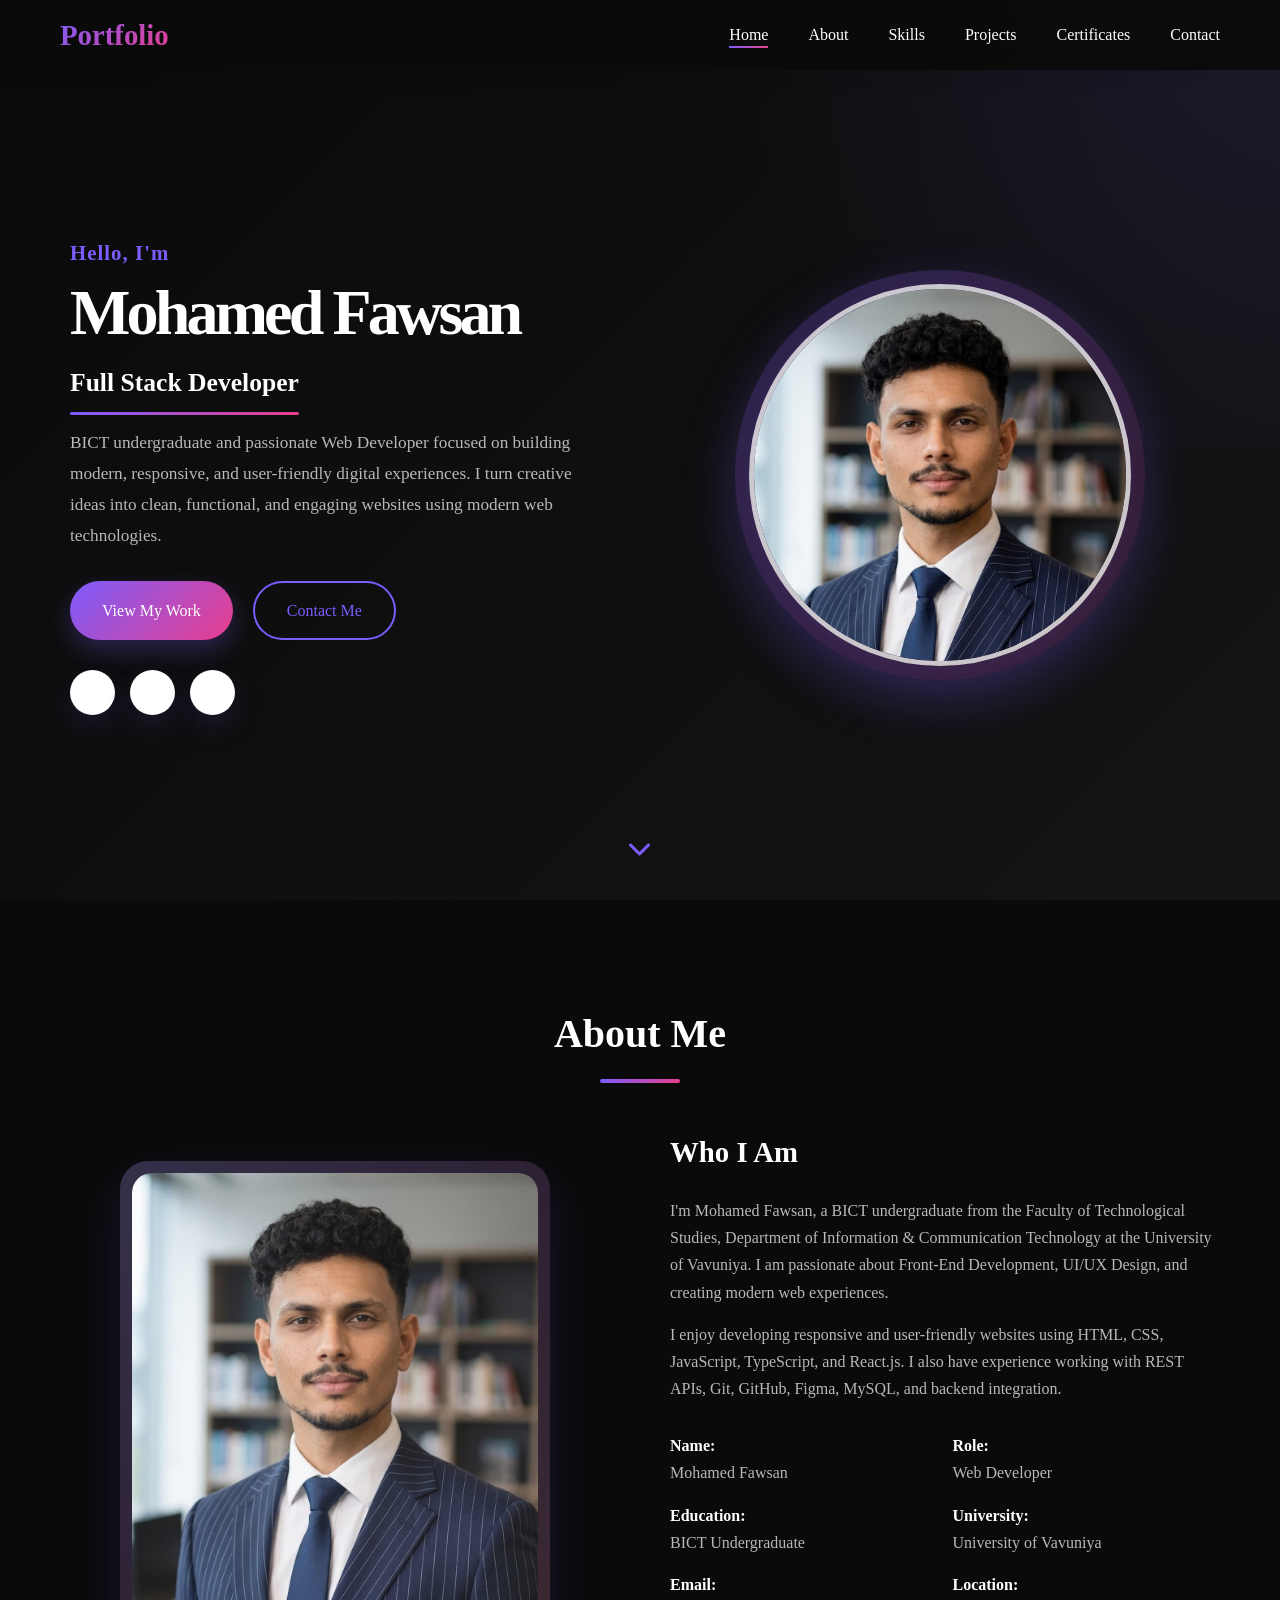
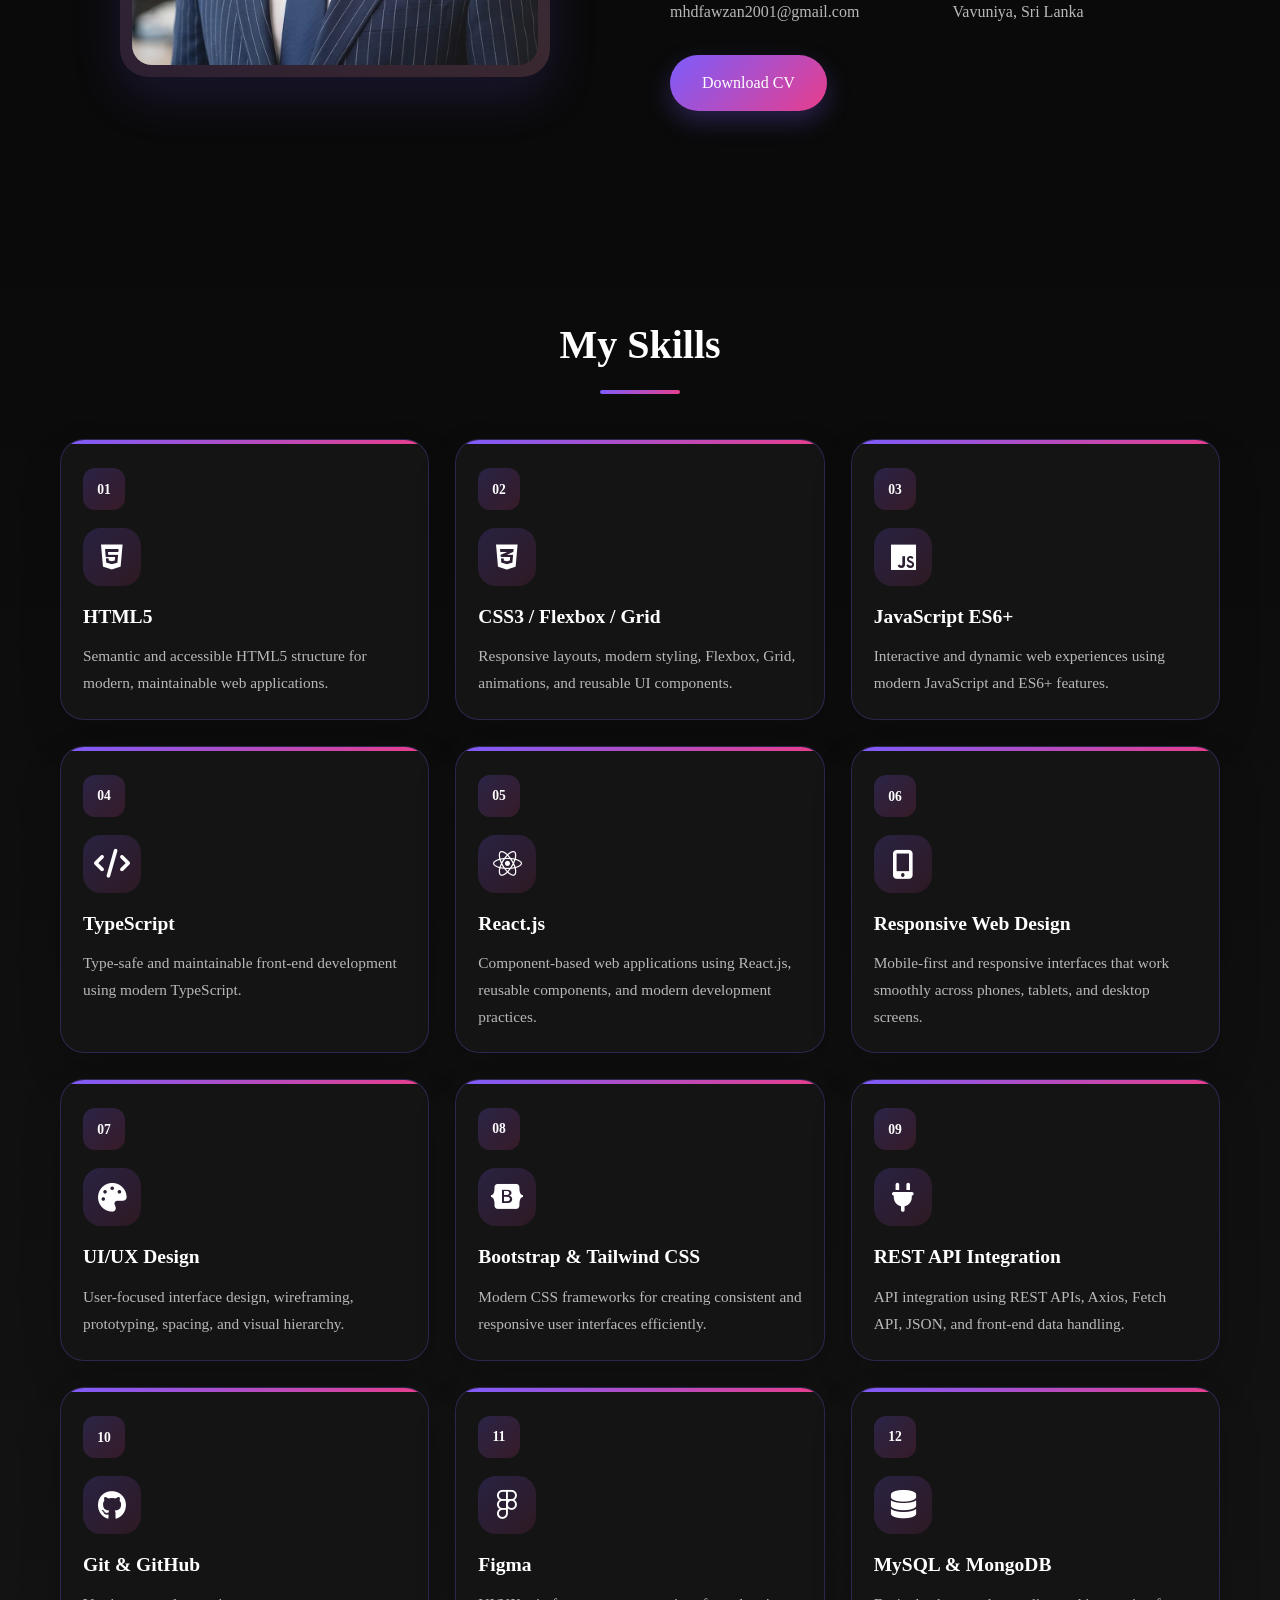
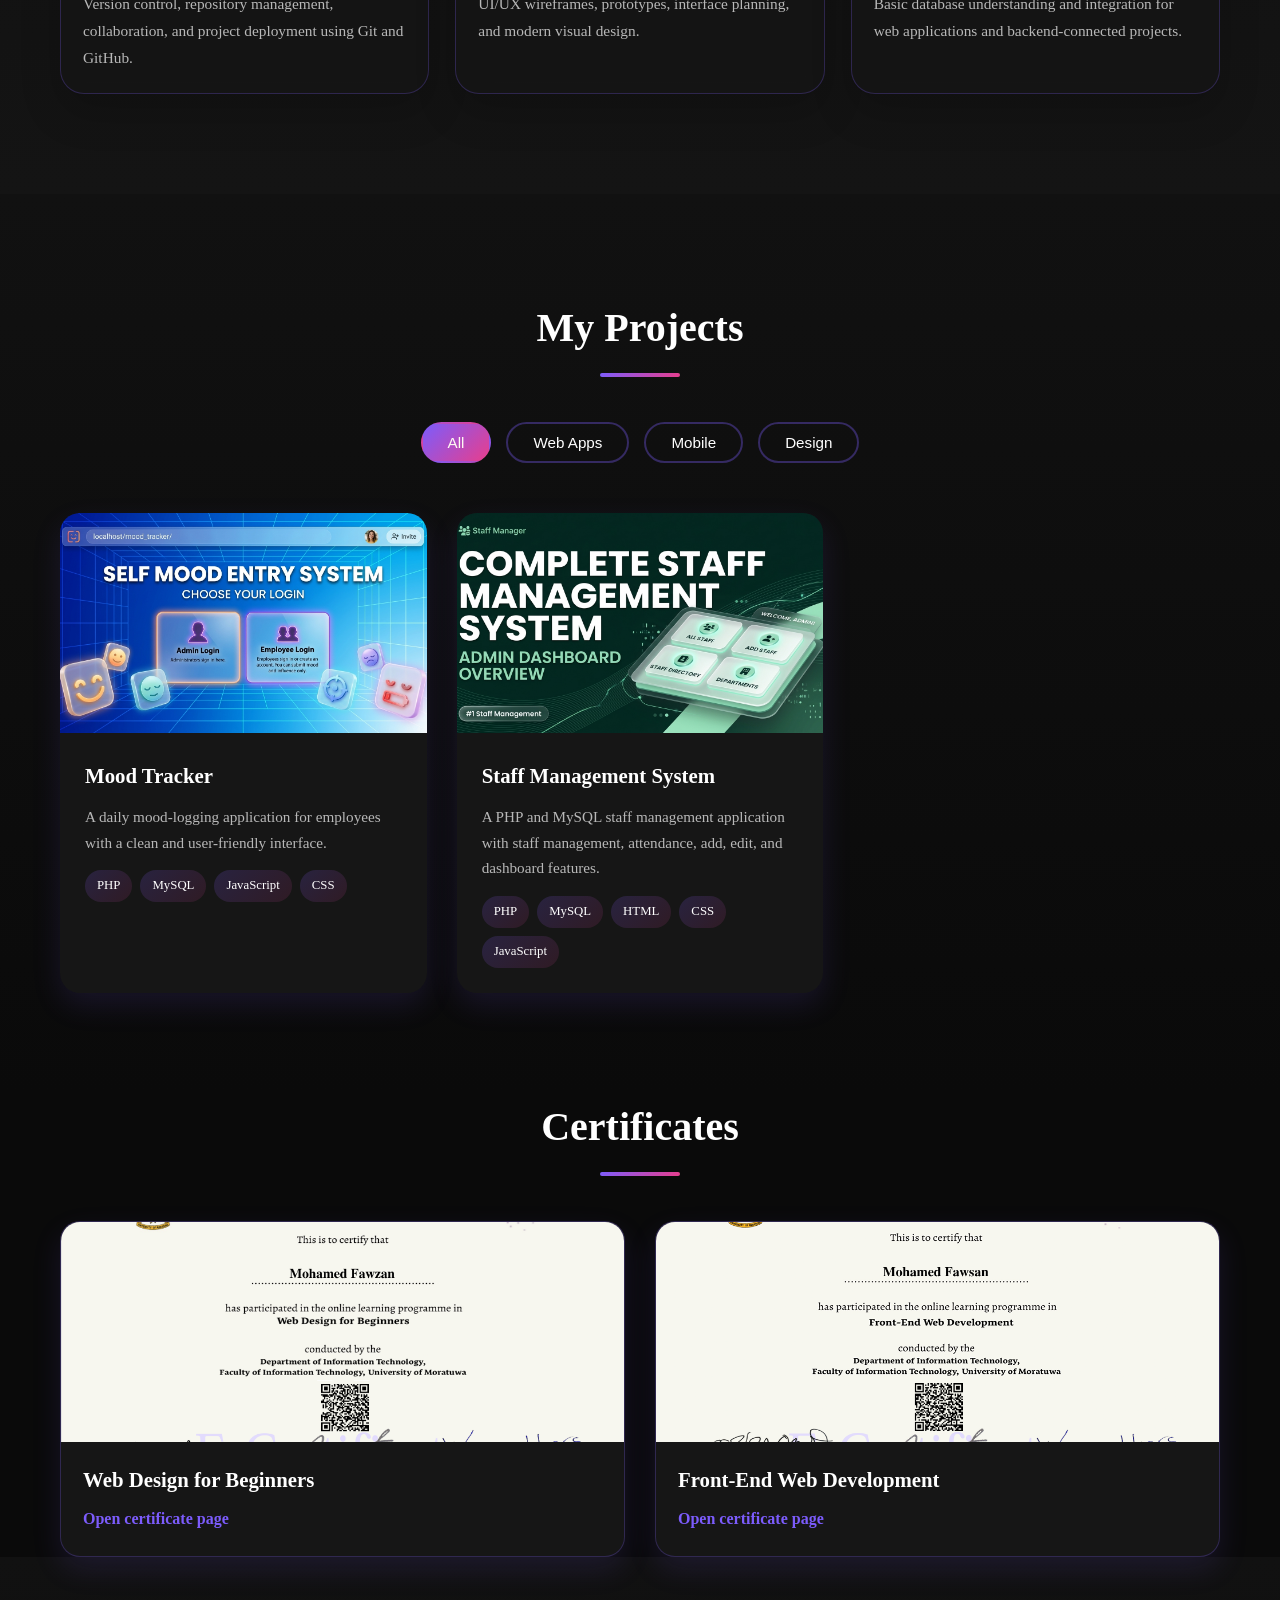
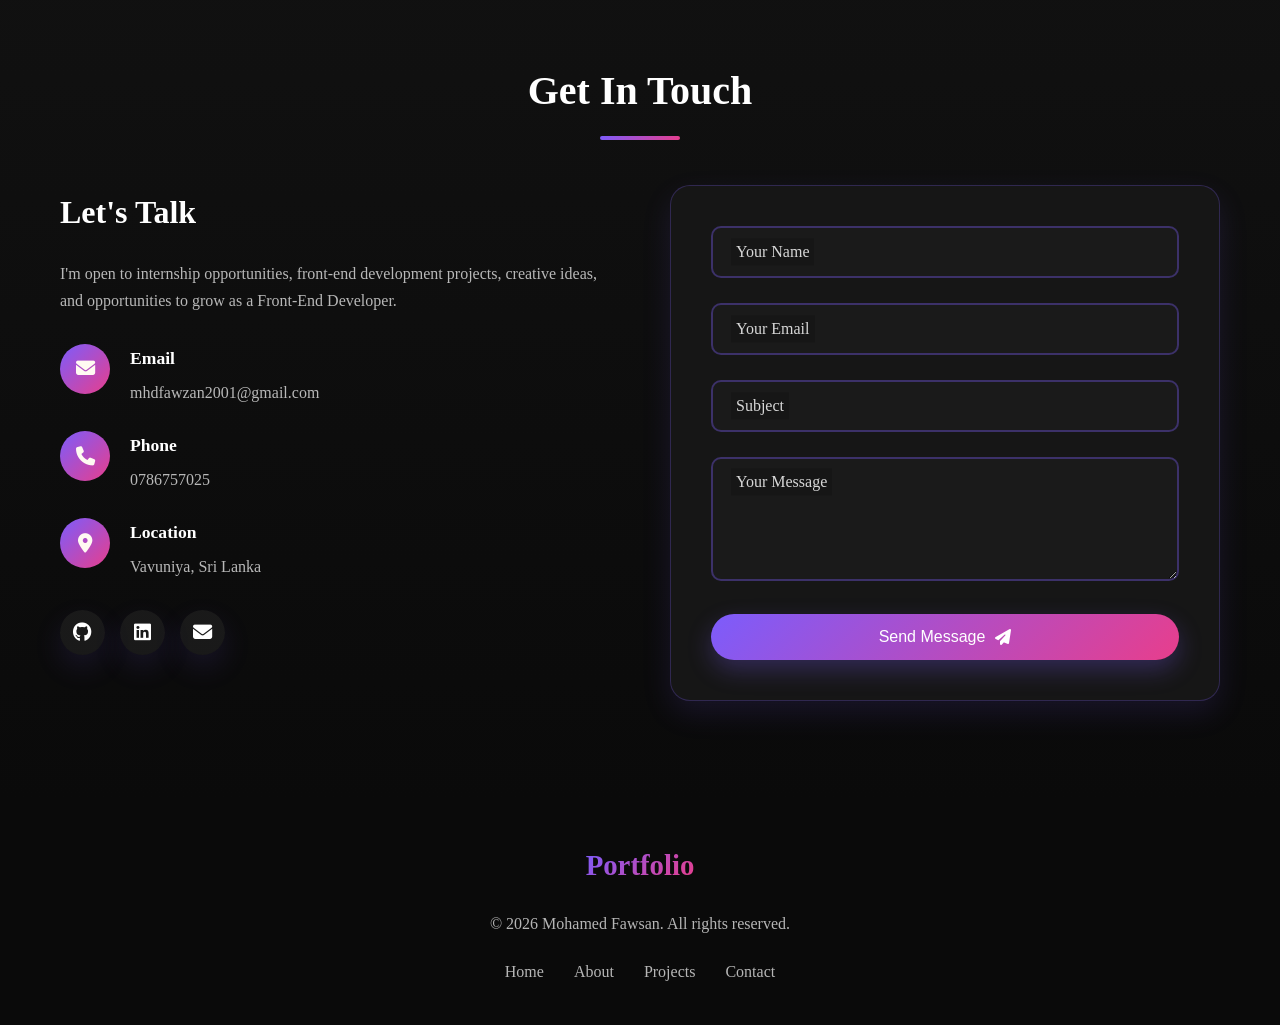
==== index.html @ 73fcd3a6 "working" ====
<!DOCTYPE html>
<html lang="en">
<head>
    <meta charset="UTF-8">
    <meta name="viewport" content="width=device-width, initial-scale=1.0">
    <title>Mohamed Fawsan | Front-End Developer</title>
    <link rel="stylesheet" href="styles.css">
    <link href="https://fonts.googleapis.com/css2?family=Poppins:wght@300;400;500;600;700&display=swap" rel="stylesheet">
    <link rel="stylesheet" href="https://cdnjs.cloudflare.com/ajax/libs/font-awesome/6.4.0/css/all.min.css">
</head>

<body>

    <!-- Navigation -->
    <nav class="navbar">
        <div class="nav-container">
            <a href="#" class="logo">Portfolio</a>

            <button class="nav-toggle" aria-label="toggle navigation">
                <span class="hamburger"></span>
            </button>

            <ul class="nav-menu">
                <li><a href="#home" class="nav-link">Home</a></li>
                <li><a href="#about" class="nav-link">About</a></li>
                <li><a href="#skills" class="nav-link">Skills</a></li>
                <li><a href="#projects" class="nav-link">Projects</a></li>
                <li><a href="certificate.html" class="nav-link">Certificates</a></li>
                <li><a href="#contact" class="nav-link">Contact</a></li>
            </ul>
        </div>
    </nav>


    <!-- Hero Section -->
    <section id="home" class="hero">
        <div class="hero-content">

            <div class="hero-text">
                <p class="greeting">Hello, I'm</p>

                <h1 class="name">Mohamed Fawsan</h1>

                <h2 class="title">Front-End Developer</h2>

                <p class="description">
                   BICT undergraduate and passionate Web Developer focused on
                   building modern, responsive, and user-friendly digital experiences.
                   I turn creative ideas into clean, functional, and engaging websites
                using modern web technologies.
                </p>

                <div class="hero-buttons">
                    <a href="#projects" class="btn btn-primary">
                        View My Work
                    </a>

                    <a href="#contact" class="btn btn-secondary">
                        Contact Me
                    </a>
                </div>

                <div class="social-links">

                    <a href="https://github.com/MFMfawsan"
                       target="_blank"
                       rel="noopener noreferrer"
                       aria-label="GitHub">
                        <i class="fab fa-github"></i>
                    </a>

                    <a href="https://www.linkedin.com/in/mohamed-fawsan"
                       target="_blank"
                       rel="noopener noreferrer"
                       aria-label="LinkedIn">
                        <i class="fab fa-linkedin"></i>
                    </a>

                    <a href="mailto:mhdfawzan2001@gmail.com"
                       aria-label="Email">
                        <i class="fas fa-envelope"></i>
                    </a>

                </div>
            </div>


            <div class="hero-image">
                <div class="image-container">
                    <img
                        class="profile-image"
                        src="assets/images/profile.jpg"
                        alt="Mohamed Fawsan - Front-End Developer"
                    >
                </div>
            </div>

        </div>

        <div class="scroll-indicator">
            <a href="#about" aria-label="Scroll to About section">
                <i class="fas fa-chevron-down"></i>
            </a>
        </div>
    </section>


    <!-- About Section -->
    <section id="about" class="about">
        <div class="container">

            <h2 class="section-title">About Me</h2>

            <div class="about-content">

                <div class="about-image">
                    <div class="about-img-placeholder">
                        <img
                            src="assets/images/profile.jpg"
                            alt="Mohamed Fawsan - About Me"
                        >
                    </div>
                </div>


                <div class="about-text">

                    <h3>Who I Am</h3>

                    <p>
                        I'm Mohamed Fawsan, a BICT undergraduate from the Faculty of
                        Technological Studies, Department of Information & Communication
                        Technology at the University of Vavuniya. I am passionate about
                        Front-End Development, UI/UX Design, and creating modern web
                        experiences.
                    </p>

                    <p>
                        I enjoy developing responsive and user-friendly websites using
                        HTML, CSS, JavaScript, TypeScript, and React.js. I also have
                        experience working with REST APIs, Git, GitHub, Figma, MySQL,
                        and backend integration.
                    </p>


                    <div class="about-info">

                        <div class="info-item">
                            <span class="info-label">Name:</span>
                            <span class="info-value">Mohamed Fawsan</span>
                        </div>

                        <div class="info-item">
                            <span class="info-label">Role:</span>
                            <span class="info-value">Web Developer</span>
                        </div>

                        <div class="info-item">
                            <span class="info-label">Education:</span>
                            <span class="info-value">BICT Undergraduate</span>
                        </div>

                        <div class="info-item">
                            <span class="info-label">University:</span>
                            <span class="info-value">University of Vavuniya</span>
                        </div>

                        <div class="info-item">
                            <span class="info-label">Email:</span>
                            <span class="info-value">mhdfawzan2001@gmail.com</span>
                        </div>

                        <div class="info-item">
                            <span class="info-label">Location:</span>
                            <span class="info-value">Vavuniya, Sri Lanka</span>
                        </div>

                    </div>


                    <a
                        href="assets/cv/Mohamed_Fawsan.pdf"
                        class="btn btn-primary"
                        target="_blank"
                        rel="noopener noreferrer"
                    >
                        Download CV
                    </a>

                </div>
            </div>
        </div>
    </section>


    <!-- Skills Section -->
    <section id="skills" class="skills">
        <div class="container">

            <h2 class="section-title">My Skills</h2>

            <div class="skills-content modern-skill-grid">

                <article class="modern-skill-card">
                    <span class="skill-index">01</span>
                    <div class="skill-icon">
                        <i class="fab fa-html5"></i>
                    </div>
                    <h3>HTML5</h3>
                    <p>
                        Semantic and accessible HTML5 structure for modern,
                        maintainable web applications.
                    </p>
                </article>


                <article class="modern-skill-card">
                    <span class="skill-index">02</span>
                    <div class="skill-icon">
                        <i class="fab fa-css3-alt"></i>
                    </div>
                    <h3>CSS3 / Flexbox / Grid</h3>
                    <p>
                        Responsive layouts, modern styling, Flexbox, Grid,
                        animations, and reusable UI components.
                    </p>
                </article>


                <article class="modern-skill-card">
                    <span class="skill-index">03</span>
                    <div class="skill-icon">
                        <i class="fab fa-js"></i>
                    </div>
                    <h3>JavaScript ES6+</h3>
                    <p>
                        Interactive and dynamic web experiences using modern
                        JavaScript and ES6+ features.
                    </p>
                </article>


                <article class="modern-skill-card">
                    <span class="skill-index">04</span>
                    <div class="skill-icon">
                        <i class="fas fa-code"></i>
                    </div>
                    <h3>TypeScript</h3>
                    <p>
                        Type-safe and maintainable front-end development using
                        modern TypeScript.
                    </p>
                </article>


                <article class="modern-skill-card">
                    <span class="skill-index">05</span>
                    <div class="skill-icon">
                        <i class="fab fa-react"></i>
                    </div>
                    <h3>React.js</h3>
                    <p>
                        Component-based web applications using React.js,
                        reusable components, and modern development practices.
                    </p>
                </article>


                <article class="modern-skill-card">
                    <span class="skill-index">06</span>
                    <div class="skill-icon">
                        <i class="fas fa-mobile-alt"></i>
                    </div>
                    <h3>Responsive Web Design</h3>
                    <p>
                        Mobile-first and responsive interfaces that work smoothly
                        across phones, tablets, and desktop screens.
                    </p>
                </article>


                <article class="modern-skill-card">
                    <span class="skill-index">07</span>
                    <div class="skill-icon">
                        <i class="fas fa-palette"></i>
                    </div>
                    <h3>UI/UX Design</h3>
                    <p>
                        User-focused interface design, wireframing, prototyping,
                        spacing, and visual hierarchy.
                    </p>
                </article>


                <article class="modern-skill-card">
                    <span class="skill-index">08</span>
                    <div class="skill-icon">
                        <i class="fab fa-bootstrap"></i>
                    </div>
                    <h3>Bootstrap & Tailwind CSS</h3>
                    <p>
                        Modern CSS frameworks for creating consistent and
                        responsive user interfaces efficiently.
                    </p>
                </article>


                <article class="modern-skill-card">
                    <span class="skill-index">09</span>
                    <div class="skill-icon">
                        <i class="fas fa-plug"></i>
                    </div>
                    <h3>REST API Integration</h3>
                    <p>
                        API integration using REST APIs, Axios, Fetch API,
                        JSON, and front-end data handling.
                    </p>
                </article>


                <article class="modern-skill-card">
                    <span class="skill-index">10</span>
                    <div class="skill-icon">
                        <i class="fab fa-github"></i>
                    </div>
                    <h3>Git & GitHub</h3>
                    <p>
                        Version control, repository management, collaboration,
                        and project deployment using Git and GitHub.
                    </p>
                </article>


                <article class="modern-skill-card">
                    <span class="skill-index">11</span>
                    <div class="skill-icon">
                        <i class="fab fa-figma"></i>
                    </div>
                    <h3>Figma</h3>
                    <p>
                        UI/UX wireframes, prototypes, interface planning,
                        and modern visual design.
                    </p>
                </article>


                <article class="modern-skill-card">
                    <span class="skill-index">12</span>
                    <div class="skill-icon">
                        <i class="fas fa-database"></i>
                    </div>
                    <h3>MySQL & MongoDB</h3>
                    <p>
                        Basic database understanding and integration for
                        web applications and backend-connected projects.
                    </p>
                </article>

            </div>
        </div>
    </section>


    <!-- Projects Section -->
    <section id="projects" class="projects">
        <div class="container">

            <h2 class="section-title">My Projects</h2>

            <div class="project-filters">
                <button class="filter-btn active" data-filter="all">All</button>
                <button class="filter-btn" data-filter="web">Web Apps</button>
                <button class="filter-btn" data-filter="mobile">Mobile</button>
                <button class="filter-btn" data-filter="design">Design</button>
            </div>

            <div class="projects-grid">

                <div class="project-card" data-category="web">
                    <div class="project-image">
                        <img src="assets/images/mood-tracker.png" alt="Mood Tracker project screenshot">

                        <div class="project-overlay">
                            <div class="project-links">
                                <a href="https://github.com/MFMfawsan/mood_tracker" target="_blank" rel="noopener noreferrer" class="project-link" aria-label="View Live">
                                    <i class="fas fa-external-link-alt"></i>
                                </a>
                                <a href="https://github.com/MFMfawsan/mood_tracker" target="_blank" rel="noopener noreferrer" class="project-link" aria-label="View Code">
                                    <i class="fab fa-github"></i>
                                </a>
                            </div>
                        </div>
                    </div>

                    <div class="project-info">
                        <h3>Mood Tracker</h3>
                        <p>A daily mood-logging application for employees with a clean and user-friendly interface.</p>

                        <div class="project-tech">
                            <span>PHP</span>
                            <span>MySQL</span>
                            <span>JavaScript</span>
                            <span>CSS</span>
                        </div>
                    </div>
                </div>


                <div class="project-card" data-category="web">
                    <div class="project-image">
                        <img src="assets/images/Staff management.png" alt="Staff Management System screenshot">

                        <div class="project-overlay">
                            <div class="project-links">
                                <a href="https://github.com/MFMfawsan/staff-management-system" target="_blank" rel="noopener noreferrer" class="project-link" aria-label="View Live">
                                    <i class="fas fa-external-link-alt"></i>
                                </a>
                                <a href="https://github.com/MFMfawsan/staff-management-system" target="_blank" rel="noopener noreferrer" class="project-link" aria-label="View Code">
                                    <i class="fab fa-github"></i>
                                </a>
                            </div>
                        </div>
                    </div>

                    <div class="project-info">
                        <h3>Staff Management System</h3>
                        <p>
                            A PHP and MySQL staff management application with
                            staff management, attendance, add, edit, and dashboard features.
                        </p>

                        <div class="project-tech">
                            <span>PHP</span>
                            <span>MySQL</span>
                            <span>HTML</span>
                            <span>CSS</span>
                            <span>JavaScript</span>
                        </div>
                    </div>
                </div>

            </div>
        </div>
    </section>


    <!-- Certificates Section -->
    <section class="certificates" id="certificates">
        <div class="container">

            <h2 class="section-title">Certificates</h2>

            <div class="certificate-grid">

                <a class="certificate-card"
                   href="certificate.html"
                   rel="noopener noreferrer">

                    <div class="certificate-thumb">
                        <img
                            src="assets/images/certificate1.jpg"
                            alt="Web Design for Beginners certificate"
                        >
                    </div>

                    <div class="certificate-info">
                        <h3>Web Design for Beginners</h3>
                        <p>Open certificate page</p>
                    </div>

                </a>


                <a class="certificate-card"
                   href="certificate.html"
                   rel="noopener noreferrer">

                    <div class="certificate-thumb">
                        <img
                            src="assets/images/certificate2.jpg"
                            alt="Front-End Web Development certificate"
                        >
                    </div>

                    <div class="certificate-info">
                        <h3>Front-End Web Development</h3>
                        <p>Open certificate page</p>
                    </div>

                </a>

            </div>
        </div>
    </section>


    <!-- Contact Section -->
    <section id="contact" class="contact">
        <div class="container">

            <h2 class="section-title">Get In Touch</h2>

            <div class="contact-content">

                <div class="contact-info">

                    <h3>Let's Talk</h3>

                    <p>
                        I'm open to internship opportunities, front-end development
                        projects, creative ideas, and opportunities to grow as a
                        Front-End Developer.
                    </p>


                    <div class="contact-details">

                        <div class="contact-item">
                            <i class="fas fa-envelope"></i>

                            <div>
                                <h4>Email</h4>
                                <p>
                                    <a href="mailto:mhdfawzan2001@gmail.com">
                                        mhdfawzan2001@gmail.com
                                    </a>
                                </p>
                            </div>
                        </div>


                        <div class="contact-item">
                            <i class="fas fa-phone"></i>

                            <div>
                                <h4>Phone</h4>
                                <p>
                                    <a href="tel:0786757025">
                                        0786757025
                                    </a>
                                </p>
                            </div>
                        </div>


                        <div class="contact-item">
                            <i class="fas fa-map-marker-alt"></i>

                            <div>
                                <h4>Location</h4>
                                <p>Vavuniya, Sri Lanka</p>
                            </div>
                        </div>

                    </div>


                    <div class="contact-social">

                        <a href="https://github.com/MFMfawsan"
                           target="_blank"
                           rel="noopener noreferrer"
                           aria-label="GitHub">
                            <i class="fab fa-github"></i>
                        </a>

                        <a href="https://www.linkedin.com/in/mohamed-fawsan"
                           target="_blank"
                           rel="noopener noreferrer"
                           aria-label="LinkedIn">
                            <i class="fab fa-linkedin"></i>
                        </a>

                        <a href="mailto:mhdfawzan2001@gmail.com"
                           aria-label="Email">
                            <i class="fas fa-envelope"></i>
                        </a>

                    </div>

                </div>


                <form class="contact-form" id="contactForm">

                    <div class="form-group">
                        <input
                            type="text"
                            id="name"
                            name="name"
                            placeholder="Your Name"
                            required
                        >
                        <label for="name">Your Name</label>
                    </div>


                    <div class="form-group">
                        <input
                            type="email"
                            id="email"
                            name="email"
                            placeholder="Your Email"
                            required
                        >
                        <label for="email">Your Email</label>
                    </div>


                    <div class="form-group">
                        <input
                            type="text"
                            id="subject"
                            name="subject"
                            placeholder="Subject"
                            required
                        >
                        <label for="subject">Subject</label>
                    </div>


                    <div class="form-group">
                        <textarea
                            id="message"
                            name="message"
                            placeholder="Your Message"
                            rows="5"
                            required
                        ></textarea>

                        <label for="message">Your Message</label>
                    </div>


                    <button type="submit" class="btn btn-primary">
                        <span>Send Message</span>
                        <i class="fas fa-paper-plane"></i>
                    </button>

                </form>

            </div>
        </div>
    </section>


    <!-- Footer -->
    <footer class="footer">
        <div class="container">

            <div class="footer-content">

                <div class="footer-logo">
                    <a href="#">Portfolio</a>
                </div>

                <p class="footer-text">
                    © 2026 Mohamed Fawsan. All rights reserved.
                </p>

                <div class="footer-links">
                    <a href="#home">Home</a>
                    <a href="#about">About</a>
                    <a href="#projects">Projects</a>
                    <a href="#contact">Contact</a>
                </div>

            </div>

        </div>
    </footer>


    <!-- Back to Top Button -->
    <button class="back-to-top" aria-label="Back to top">
        <i class="fas fa-arrow-up"></i>
    </button>


    <script src="script.js"></script>

</body>
</html>
---- styles.css ----
/* ===== CSS Variables ===== */
:root {
    --primary-color: #7C5CFC;
    --primary-dark: #5d43d8;
    --secondary-color: #E83E8C;
    --text-color: #FFFFFF;
    --text-light: #B8B8B8;
    --text-lighter: #D7D7D7;
    --bg-color: #0A0A0A;
    --bg-light: #161616;
    --bg-dark: #0A0A0A;
    --card-bg: #161616;
    --border-color: rgba(124, 92, 252, 0.35);
    --shadow: 0 12px 30px rgba(124, 92, 252, 0.12);
    --shadow-hover: 0 20px 40px rgba(124, 92, 252, 0.18);
    --transition: all 0.3s ease;
    --gradient: linear-gradient(135deg, #7C5CFC, #E83E8C);
}

/* ===== Reset & Base Styles ===== */
* {
    margin: 0;
    padding: 0;
    box-sizing: border-box;
}

html {
    scroll-behavior: smooth;
}

body {
    font-family: 'Libre Baskerville', 'Times New Roman', serif;
    font-size: 16px;
    line-height: 1.7;
    color: var(--text-color);
    background: #0A0A0A;
    overflow-x: hidden;
}

a {
    text-decoration: none;
    color: inherit;
    transition: var(--transition);
}

ul {
    list-style: none;
}

img {
    max-width: 100%;
    height: auto;
}

.container {
    max-width: 1200px;
    margin: 0 auto;
    padding: 0 20px;
}

/* ===== Buttons ===== */
.btn {
    display: inline-flex;
    align-items: center;
    gap: 10px;
    padding: 14px 32px;
    border-radius: 50px;
    font-size: 1rem;
    font-weight: 500;
    cursor: pointer;
    transition: var(--transition);
    border: none;
    outline: none;
}

.btn-primary {
    background: linear-gradient(135deg, #7C5CFC, #E83E8C);
    color: #FFFFFF;
    box-shadow: 0 10px 24px rgba(124, 92, 252, 0.28);
}

.btn-primary:hover {
    transform: translateY(-3px);
    box-shadow: 0 14px 28px rgba(124, 92, 252, 0.38);
}

.btn-secondary {
    background: transparent;
    color: var(--primary-color);
    border: 2px solid var(--primary-color);
}

.btn-secondary:hover {
    background: var(--gradient);
    color: #FFFFFF;
    transform: translateY(-3px);
}

/* ===== Section Title ===== */
.section-title {
    font-size: 2.5rem;
    font-weight: 700;
    text-align: center;
    margin-bottom: 60px;
    position: relative;
    color: var(--text-color);
}

.section-title::after {
    content: '';
    position: absolute;
    bottom: -15px;
    left: 50%;
    transform: translateX(-50%);
    width: 80px;
    height: 4px;
    background: var(--gradient);
    border-radius: 2px;
}

/* ===== Navigation ===== */
.navbar {
    position: fixed;
    top: 0;
    left: 0;
    right: 0;
    z-index: 1000;
    background: rgba(10, 10, 10, 0.9);
    -webkit-backdrop-filter: blur(10px);
    backdrop-filter: blur(10px);
    box-shadow: 0 2px 20px rgba(124, 92, 252, 0.1);
    transition: var(--transition);
}

.nav-container {
    max-width: 1200px;
    margin: 0 auto;
    padding: 0 20px;
    display: flex;
    justify-content: space-between;
    align-items: center;
    height: 70px;
}

.logo {
    font-size: 1.8rem;
    font-weight: 700;
    background: var(--gradient);
    -webkit-background-clip: text;
    -webkit-text-fill-color: transparent;
    background-clip: text;
}

.nav-menu {
    display: flex;
    gap: 40px;
}

.nav-link {
    font-weight: 500;
    color: #FFFFFF;
    position: relative;
    padding: 5px 0;
}

.nav-link::after {
    content: '';
    position: absolute;
    bottom: 0;
    left: 0;
    width: 0;
    height: 2px;
    background: var(--gradient);
    transition: var(--transition);
}

.nav-link:hover::after,
.nav-link.active::after {
    width: 100%;
}

.nav-toggle {
    display: none;
    background: none;
    border: none;
    cursor: pointer;
    padding: 10px;
}

.hamburger {
    display: block;
    width: 25px;
    height: 3px;
    background: var(--text-color);
    position: relative;
    transition: var(--transition);
}

.hamburger::before,
.hamburger::after {
    content: '';
    position: absolute;
    width: 25px;
    height: 3px;
    background: var(--text-color);
    transition: var(--transition);
}

.hamburger::before {
    top: -8px;
}

.hamburger::after {
    top: 8px;
}

/* ===== Hero Section ===== */
.hero {
    min-height: 100vh;
    display: flex;
    flex-direction: column;
    justify-content: center;
    align-items: center;
    padding: 100px 20px 50px;
    background: linear-gradient(135deg, #0A0A0A 0%, #141414 100%);
    position: relative;
    overflow: hidden;
}

.hero::before {
    content: '';
    position: absolute;
    top: -50%;
    right: -50%;
    width: 100%;
    height: 100%;
    background: radial-gradient(circle, rgba(124, 92, 252, 0.12) 0%, transparent 70%);
    animation: pulse 4s ease-in-out infinite;
}

@keyframes pulse {
    0%, 100% { transform: scale(1); opacity: 0.5; }
    50% { transform: scale(1.1); opacity: 0.8; }
}

.hero-content {
    max-width: 1200px;
    margin: 0 auto;
    display: grid;
    grid-template-columns: 1fr 1fr;
    gap: 60px;
    align-items: center;
    position: relative;
    z-index: 1;
}

.hero-text {
    animation: fadeInLeft 1s ease;
}

@keyframes fadeInLeft {
    from {
        opacity: 0;
        transform: translateX(-50px);
    }
    to {
        opacity: 1;
        transform: translateX(0);
    }
}

.greeting {
    font-size: 1.3rem;
    color: #7C5CFC;
    font-weight: 600;
    letter-spacing: 0.05em;
    margin-bottom: 12px;
}

.name {
    font-size: clamp(3rem, 5vw, 5.2rem);
    font-weight: 800;
    line-height: 0.96;
    margin-bottom: 18px;
    letter-spacing: -0.06em;
    color: #FFFFFF;
}

.name span {
    display: block;
    background: linear-gradient(135deg, #7C5CFC, #E83E8C 65%, #c76be6);
    -webkit-background-clip: text;
    -webkit-text-fill-color: transparent;
    background-clip: text;
}

.title {
    font-size: clamp(1.4rem, 2vw, 2.3rem);
    font-weight: 700;
    color: #FFFFFF;
    margin-bottom: 22px;
    position: relative;
    display: inline-block;
}

.title::after {
    content: "";
    position: absolute;
    left: 0;
    bottom: -10px;
    width: 100%;
    height: 3px;
    border-radius: 999px;
    background: linear-gradient(90deg, #7C5CFC, #E83E8C);
}

.description {
    font-size: 1.08rem;
    color: var(--text-light);
    margin-bottom: 30px;
    max-width: 540px;
    line-height: 1.8;
}

.hero-buttons {
    display: flex;
    gap: 20px;
    margin-bottom: 30px;
}

.social-links {
    display: flex;
    gap: 15px;
}

.social-links a {
    width: 45px;
    height: 45px;
    border-radius: 50%;
    background: white;
    display: flex;
    align-items: center;
    justify-content: center;
    font-size: 1.2rem;
    color: var(--text-color);
    box-shadow: var(--shadow);
    transition: var(--transition);
}

.social-links a:hover {
    background: var(--gradient);
    color: #fffaf2;
    transform: translateY(-5px);
}

.hero-image {
    animation: fadeInRight 1s ease;
}

@keyframes fadeInRight {
    from {
        opacity: 0;
        transform: translateX(50px);
    }
    to {
        opacity: 1;
        transform: translateX(0);
    }
}

.image-container {
    position: relative;
    width: min(32vw, 420px);
    aspect-ratio: 1;
    margin: 0 auto;
    padding: 14px;
    border-radius: 50%;
    background: linear-gradient(135deg, rgba(124, 92, 252, 0.25), rgba(232, 62, 140, 0.14));
    box-shadow: 0 18px 60px rgba(124, 92, 252, 0.18);
}

.profile-placeholder {
    width: 100%;
    height: 100%;
    border-radius: 50%;
    background: var(--gradient);
    display: flex;
    align-items: center;
    justify-content: center;
    font-size: 8rem;
    color: #fffaf2;
    box-shadow: 0 20px 60px rgba(124, 92, 252, 0.32);
    animation: float 3s ease-in-out infinite;
}

.profile-image {
    width: 100%;
    height: 100%;
    object-fit: cover;
    object-position: center top;
    display: block;
    border-radius: 50%;
    border: 5px solid rgba(255, 255, 255, 0.75);
    box-shadow: 0 20px 60px rgba(124, 92, 252, 0.2);
    animation: float 3s ease-in-out infinite;
}

@keyframes float {
    0%, 100% { transform: translateY(0); }
    50% { transform: translateY(-20px); }
}

.scroll-indicator {
    position: absolute;
    bottom: 30px;
    left: 50%;
    transform: translateX(-50%);
    animation: bounce 2s infinite;
}

@keyframes bounce {
    0%, 20%, 50%, 80%, 100% { transform: translateX(-50%) translateY(0); }
    40% { transform: translateX(-50%) translateY(-20px); }
    60% { transform: translateX(-50%) translateY(-10px); }
}

.scroll-indicator a {
    font-size: 1.5rem;
    color: var(--primary-color);
}

/* ===== About Section ===== */
.about {
    padding: 100px 0;
    background: var(--bg-color);
}

.about-content {
    display: grid;
    grid-template-columns: 1fr 1fr;
    gap: 60px;
    align-items: center;
}

.about-image {
    position: relative;
    display: flex;
    justify-content: center;
}

.about-img-placeholder {
    width: min(100%, 430px);
    aspect-ratio: 4 / 4.8;
    border-radius: 28px;
    background: linear-gradient(135deg, rgba(124, 92, 252, 0.18), rgba(232, 62, 140, 0.12));
    display: flex;
    align-items: center;
    justify-content: center;
    padding: 12px;
    box-shadow: 0 20px 50px rgba(124, 92, 252, 0.15);
    position: relative;
    overflow: hidden;
}

.about-img-placeholder img {
    width: 100%;
    height: 100%;
    object-fit: cover;
    object-position: center top;
    display: block;
    border-radius: 20px;
}

.about-img-placeholder::before {
    content: '';
    position: absolute;
    top: -50%;
    left: -50%;
    width: 200%;
    height: 200%;
    background: linear-gradient(45deg, transparent, rgba(255, 255, 255, 0.1), transparent);
    animation: shine 3s infinite;
}

@keyframes shine {
    0% { transform: translateX(-100%) rotate(45deg); }
    100% { transform: translateX(100%) rotate(45deg); }
}

.about-text h3 {
    font-size: 1.8rem;
    margin-bottom: 20px;
    color: var(--text-color);
}

.about-text p {
    color: var(--text-light);
    margin-bottom: 15px;
}

.about-info {
    display: grid;
    grid-template-columns: 1fr 1fr;
    gap: 15px;
    margin: 30px 0;
}

.info-item {
    display: flex;
    flex-direction: column;
}

.info-label {
    font-weight: 600;
    color: var(--text-color);
}

.info-value {
    color: var(--text-light);
}

/* ===== Skills Section ===== */
.skills {
    padding: 100px 0;
    background: linear-gradient(180deg, #0A0A0A 0%, #141414 100%);
}

.skills-content {
    display: grid;
    grid-template-columns: repeat(3, minmax(0, 1fr));
    gap: 26px;
}

.modern-skill-grid {
    margin-top: 40px;
}

.modern-skill-card {
    position: relative;
    background: rgba(22, 22, 22, 0.9);
    backdrop-filter: blur(10px);
    border: 1px solid rgba(124, 92, 252, 0.25);
    border-radius: 24px;
    padding: 28px 22px 22px;
    box-shadow: 0 18px 40px rgba(0, 0, 0, 0.18);
    transition: transform 0.25s ease, box-shadow 0.25s ease, border-color 0.25s ease;
    overflow: hidden;
}

.modern-skill-card::before {
    content: "";
    position: absolute;
    inset: 0 auto auto 0;
    width: 100%;
    height: 4px;
    background: linear-gradient(90deg, #7C5CFC, #E83E8C);
}

.modern-skill-card:hover {
    transform: translateY(-8px);
    box-shadow: 0 22px 42px rgba(31, 41, 55, 0.12);
    border-color: rgba(108, 99, 255, 0.28);
}

.skill-index {
    display: inline-flex;
    align-items: center;
    justify-content: center;
    width: 42px;
    height: 42px;
    border-radius: 12px;
    background: linear-gradient(135deg, rgba(124, 92, 252, 0.22), rgba(232, 62, 140, 0.16));
    color: #FFFFFF;
    font-weight: 700;
    font-size: 0.85rem;
    margin-bottom: 18px;
}

.modern-skill-card .skill-icon {
    width: 58px;
    height: 58px;
    border-radius: 18px;
    display: flex;
    align-items: center;
    justify-content: center;
    background: linear-gradient(135deg, rgba(124, 92, 252, 0.2), rgba(232, 62, 140, 0.12));
    color: #FFFFFF;
    font-size: 1.8rem;
    margin-bottom: 16px;
}

.modern-skill-card h3 {
    font-size: 1.22rem;
    line-height: 1.5;
    margin-bottom: 12px;
    color: var(--text-color);
}

.modern-skill-card p {
    color: var(--text-light);
    font-size: 0.96rem;
    line-height: 1.75;
    margin: 0;
}

/* ===== Projects Section ===== */
.projects {
    padding: 100px 0;
    background: linear-gradient(180deg, #111111 0%, #0A0A0A 100%);
}

.project-filters {
    display: flex;
    justify-content: center;
    gap: 15px;
    margin-bottom: 50px;
    flex-wrap: wrap;
}

.filter-btn {
    padding: 10px 25px;
    border: 2px solid var(--border-color);
    background: transparent;
    border-radius: 50px;
    font-size: 0.95rem;
    font-weight: 500;
    cursor: pointer;
    transition: var(--transition);
    color: var(--text-color);
}

.filter-btn:hover,
.filter-btn.active {
    background: var(--gradient);
    border-color: transparent;
    color: #fffaf2;
}

.projects-grid {
    display: grid;
    grid-template-columns: repeat(3, 1fr);
    gap: 30px;
}

.project-card {
    background: var(--card-bg);
    border-radius: 20px;
    overflow: hidden;
    box-shadow: var(--shadow);
    transition: var(--transition);
}

.project-card:hover {
    transform: translateY(-10px);
    box-shadow: var(--shadow-hover);
}

.project-image {
    position: relative;
    height: 220px;
    overflow: hidden;
    background: var(--bg-light);
}

.project-image img {
    width: 100%;
    height: 100%;
    object-fit: cover;
    display: block;
}

.project-placeholder {
    width: 100%;
    height: 100%;
    background: var(--gradient);
    display: flex;
    align-items: center;
    justify-content: center;
    font-size: 4rem;
    color: white;
}

.project-overlay {
    position: absolute;
    top: 0;
    left: 0;
    right: 0;
    bottom: 0;
    background: rgba(0, 0, 0, 0.7);
    display: flex;
    align-items: center;
    justify-content: center;
    opacity: 0;
    transition: var(--transition);
}

.project-card:hover .project-overlay {
    opacity: 1;
}

.project-links {
    display: flex;
    gap: 15px;
}

.project-link {
    width: 50px;
    height: 50px;
    border-radius: 50%;
    background: white;
    display: flex;
    align-items: center;
    justify-content: center;
    font-size: 1.2rem;
    color: var(--text-color);
    transform: translateY(20px);
    transition: var(--transition);
}

.project-card:hover .project-link {
    transform: translateY(0);
}

.project-link:hover {
    background: var(--gradient);
    color: #fffaf2;
}

.project-info {
    padding: 25px;
}

.project-info h3 {
    font-size: 1.3rem;
    margin-bottom: 10px;
    color: var(--text-color);
}

.project-info p {
    color: var(--text-light);
    font-size: 0.95rem;
    margin-bottom: 15px;
}

.project-tech {
    display: flex;
    flex-wrap: wrap;
    gap: 8px;
}

.project-tech span {
    padding: 5px 12px;
    background: linear-gradient(135deg, rgba(124, 92, 252, 0.18), rgba(232, 62, 140, 0.12));
    border-radius: 20px;
    font-size: 0.8rem;
    color: #FFFFFF;
    font-weight: 500;
}

/* ===== Contact Section ===== */
.contact {
    padding: 100px 0;
    background: linear-gradient(180deg, #111111 0%, #0A0A0A 100%);
}

.contact-content {
    display: grid;
    grid-template-columns: 1fr 1fr;
    gap: 60px;
}

.contact-info h3 {
    font-size: 2rem;
    margin-bottom: 20px;
    color: var(--text-color);
}

.contact-info > p {
    color: var(--text-light);
    margin-bottom: 30px;
}

.contact-details {
    display: flex;
    flex-direction: column;
    gap: 25px;
    margin-bottom: 30px;
}

.contact-item {
    display: flex;
    align-items: flex-start;
    gap: 20px;
}

.contact-item i {
    width: 50px;
    height: 50px;
    border-radius: 50%;
    background: linear-gradient(135deg, #7C5CFC, #E83E8C);
    display: flex;
    align-items: center;
    justify-content: center;
    color: #fffaf2;
    font-size: 1.2rem;
    flex-shrink: 0;
}

.contact-item h4 {
    font-size: 1.1rem;
    color: var(--text-color);
    margin-bottom: 5px;
}

.contact-item p {
    color: var(--text-light);
}

.contact-social {
    display: flex;
    gap: 15px;
}

.contact-social a {
    width: 45px;
    height: 45px;
    border-radius: 50%;
    background: rgba(255, 255, 255, 0.06);
    display: flex;
    align-items: center;
    justify-content: center;
    font-size: 1.2rem;
    color: #FFFFFF;
    box-shadow: var(--shadow);
    transition: var(--transition);
}

.contact-social a:hover {
    background: var(--gradient);
    color: #fffaf2;
    transform: translateY(-5px);
}

.contact-form {
    background: #161616;
    padding: 40px;
    border-radius: 20px;
    box-shadow: var(--shadow);
    border: 1px solid rgba(124, 92, 252, 0.25);
}

.form-group {
    position: relative;
    margin-bottom: 25px;
}

.form-group input,
.form-group textarea {
    width: 100%;
    padding: 15px 20px;
    border: 2px solid var(--border-color);
    border-radius: 10px;
    font-size: 1rem;
    font-family: inherit;
    transition: var(--transition);
    background: rgba(255, 255, 255, 0.02);
    color: var(--text-color);
}

.form-group input:focus,
.form-group textarea:focus {
    outline: none;
    border-color: var(--primary-color);
}

.form-group label {
    position: absolute;
    top: 50%;
    left: 20px;
    transform: translateY(-50%);
    color: var(--text-lighter);
    pointer-events: none;
    transition: var(--transition);
    background: #161616;
    padding: 0 5px;
}

.form-group textarea ~ label {
    top: 25px;
}

.form-group input:focus ~ label,
.form-group input:not(:placeholder-shown) ~ label,
.form-group textarea:focus ~ label,
.form-group textarea:not(:placeholder-shown) ~ label {
    top: 0;
    font-size: 0.85rem;
    color: var(--primary-color);
}

.form-group input::placeholder,
.form-group textarea::placeholder {
    color: transparent;
}

.contact-form .btn {
    width: 100%;
    justify-content: center;
}

.certificate-page {
    padding-top: 120px;
    padding-bottom: 60px;
    background: linear-gradient(180deg, #111111 0%, #0A0A0A 100%);
}

.certificate-section {
    max-width: 1100px;
}

.section-heading {
    text-align: center;
    margin-bottom: 40px;
}

.small-tag {
    font-size: 0.8rem;
    letter-spacing: 0.2em;
    text-transform: uppercase;
    color: var(--primary-color);
    font-weight: 700;
    margin-bottom: 10px;
}

.section-heading h1 {
    font-size: 3rem;
    margin-bottom: 0;
}

.certificate-grid {
    display: grid;
    grid-template-columns: repeat(2, minmax(0, 1fr));
    gap: 30px;
    margin-top: 30px;
}

.certificate-card {
    display: block;
    background: #161616;
    border-radius: 20px;
    overflow: hidden;
    box-shadow: var(--shadow);
    transition: var(--transition);
    border: 1px solid rgba(124, 92, 252, 0.25);
}

.certificate-card:hover {
    transform: translateY(-8px);
    box-shadow: var(--shadow-hover);
}

.certificate-thumb {
    height: 220px;
    overflow: hidden;
    background: var(--bg-light);
}

.certificate-thumb img {
    width: 100%;
    height: 100%;
    object-fit: cover;
    display: block;
}

.certificate-info {
    padding: 20px 22px 24px;
}

.certificate-info h3 {
    font-size: 1.3rem;
    margin-bottom: 8px;
    color: var(--text-color);
}

.certificate-info p {
    color: var(--primary-color);
    font-weight: 600;
}

.certificate-list {
    display: grid;
    gap: 32px;
}

.certificate-item {
    display: grid;
    grid-template-columns: 1.2fr 1fr;
    gap: 30px;
    background: #161616;
    border-radius: 22px;
    padding: 24px;
    box-shadow: var(--shadow);
    border: 1px solid rgba(124, 92, 252, 0.25);
}

.certificate-preview {
    background: var(--bg-light);
    border-radius: 16px;
    overflow: hidden;
    min-height: 320px;
}

.certificate-preview img {
    width: 100%;
    height: 100%;
    object-fit: cover;
    display: block;
}

.certificate-details {
    display: flex;
    flex-direction: column;
    justify-content: center;
}

.certificate-details h2 {
    font-size: 2rem;
    margin-bottom: 15px;
    color: var(--text-color);
}

.certificate-details p {
    color: var(--text-light);
    margin-bottom: 25px;
    line-height: 1.8;
}

.certificate-actions {
    display: flex;
    gap: 16px;
    flex-wrap: wrap;
}

/* ===== Footer ===== */
.footer {
    background: var(--bg-dark);
    padding: 40px 0;
    color: white;
}

.footer-content {
    display: flex;
    flex-direction: column;
    align-items: center;
    gap: 20px;
}

.footer-logo a {
    font-size: 1.8rem;
    font-weight: 700;
    background: var(--gradient);
    -webkit-background-clip: text;
    -webkit-text-fill-color: transparent;
    background-clip: text;
}

.footer-text {
    color: rgba(255, 255, 255, 0.7);
}

.footer-links {
    display: flex;
    gap: 30px;
}

.footer-links a {
    color: rgba(255, 255, 255, 0.7);
    transition: var(--transition);
}

.footer-links a:hover {
    color: var(--primary-color);
}

/* ===== Back to Top Button ===== */
.back-to-top {
    position: fixed;
    bottom: 30px;
    right: 30px;
    width: 50px;
    height: 50px;
    border-radius: 50%;
    background: var(--gradient);
    color: white;
    border: none;
    cursor: pointer;
    font-size: 1.2rem;
    box-shadow: var(--shadow);
    opacity: 0;
    visibility: hidden;
    transition: var(--transition);
    z-index: 999;
}

.back-to-top.visible {
    opacity: 1;
    visibility: visible;
}

.back-to-top:hover {
    transform: translateY(-5px);
    box-shadow: var(--shadow-hover);
}

/* ===== Responsive Design ===== */
@media (max-width: 1024px) {
    .hero-content {
        grid-template-columns: 1fr;
        text-align: center;
    }

    .hero-text {
        order: 2;
    }

    .hero-image {
        order: 1;
    }

    .description {
        margin: 0 auto 30px;
    }

    .hero-buttons {
        justify-content: center;
    }

    .social-links {
        justify-content: center;
    }

    .image-container {
        width: 300px;
        height: 300px;
    }

    .about-content {
        grid-template-columns: 1fr;
    }

    .about-image {
        max-width: 400px;
        margin: 0 auto;
    }

    .skills-content {
        grid-template-columns: 1fr;
    }

    .projects-grid {
        grid-template-columns: repeat(2, 1fr);
    }

    .contact-content {
        grid-template-columns: 1fr;
    }
}

@media (max-width: 768px) {
    .nav-menu {
        position: fixed;
        top: 70px;
        left: 0;
        right: 0;
        background: white;
        flex-direction: column;
        padding: 30px;
        gap: 20px;
        box-shadow: var(--shadow);
        transform: translateX(-100%);
        transition: var(--transition);
    }

    .nav-menu.active {
        transform: translateX(0);
    }

    .nav-toggle {
        display: block;
    }

    .nav-toggle.active .hamburger {
        background: transparent;
    }

    .nav-toggle.active .hamburger::before {
        top: 0;
        transform: rotate(45deg);
    }

    .nav-toggle.active .hamburger::after {
        top: 0;
        transform: rotate(-45deg);
    }

    .name {
        font-size: 2.5rem;
    }

    .title {
        font-size: 1.5rem;
    }

    .section-title {
        font-size: 2rem;
    }

    .projects-grid {
        grid-template-columns: 1fr;
    }

    .hero-buttons {
        flex-direction: column;
        align-items: center;
    }

    .about-info {
        grid-template-columns: 1fr;
    }
}

@media (max-width: 480px) {
    .btn {
        padding: 12px 24px;
        font-size: 0.9rem;
    }

    .contact-form {
        padding: 25px;
    }

    .project-filters {
        gap: 10px;
    }

    .filter-btn {
        padding: 8px 18px;
        font-size: 0.85rem;
    }
}

/* ===== Animations ===== */
.fade-in {
    opacity: 0;
    transform: translateY(30px);
    transition: opacity 0.6s ease, transform 0.6s ease;
}

.fade-in.visible {
    opacity: 1;
    transform: translateY(0);
}

/* ===== Loading Animation ===== */
.loading {
    position: fixed;
    top: 0;
    left: 0;
    right: 0;
    bottom: 0;
    background: white;
    display: flex;
    align-items: center;
    justify-content: center;
    z-index: 9999;
    transition: opacity 0.5s ease;
}

.loading.hidden {
    opacity: 0;
    pointer-events: none;
}

.loading-spinner {
    width: 50px;
    height: 50px;
    border: 4px solid var(--bg-light);
    border-top-color: var(--primary-color);
    border-radius: 50%;
    animation: spin 1s linear infinite;
}

@keyframes spin {
    to { transform: rotate(360deg); }
}
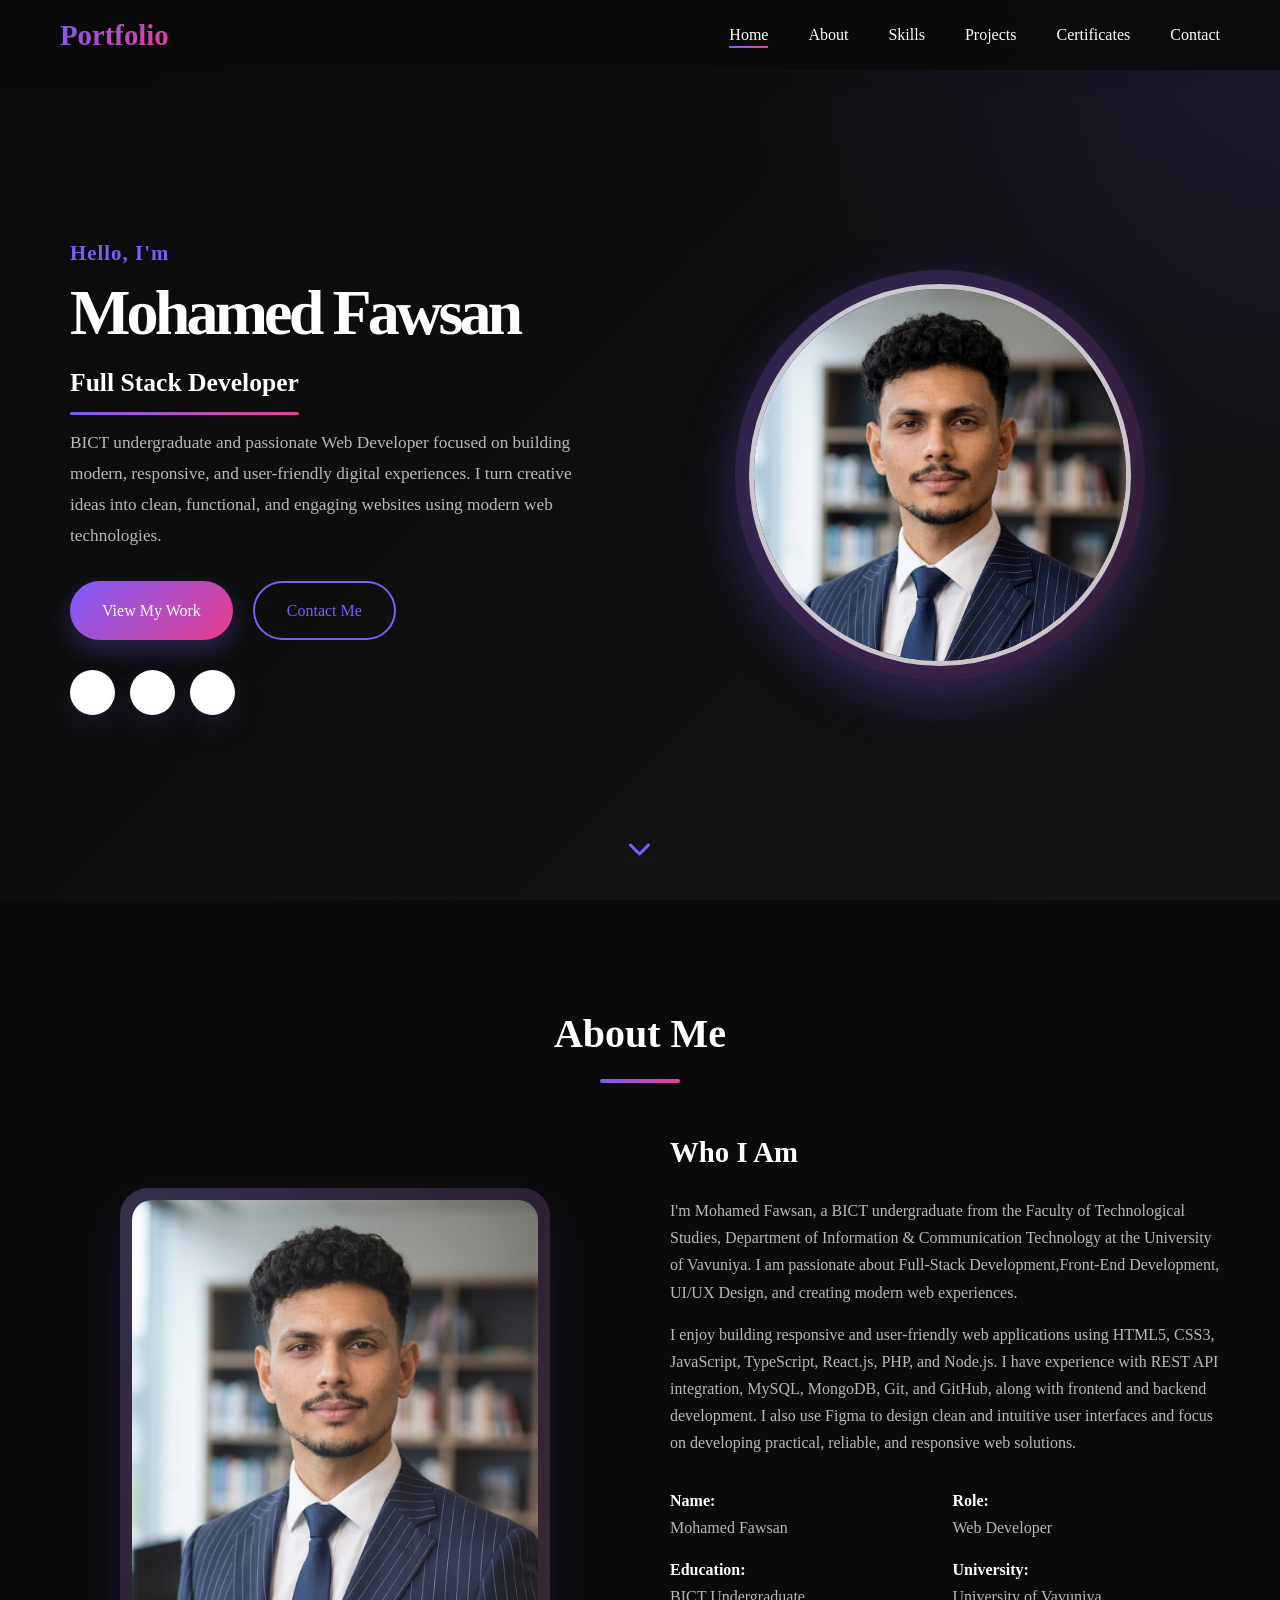
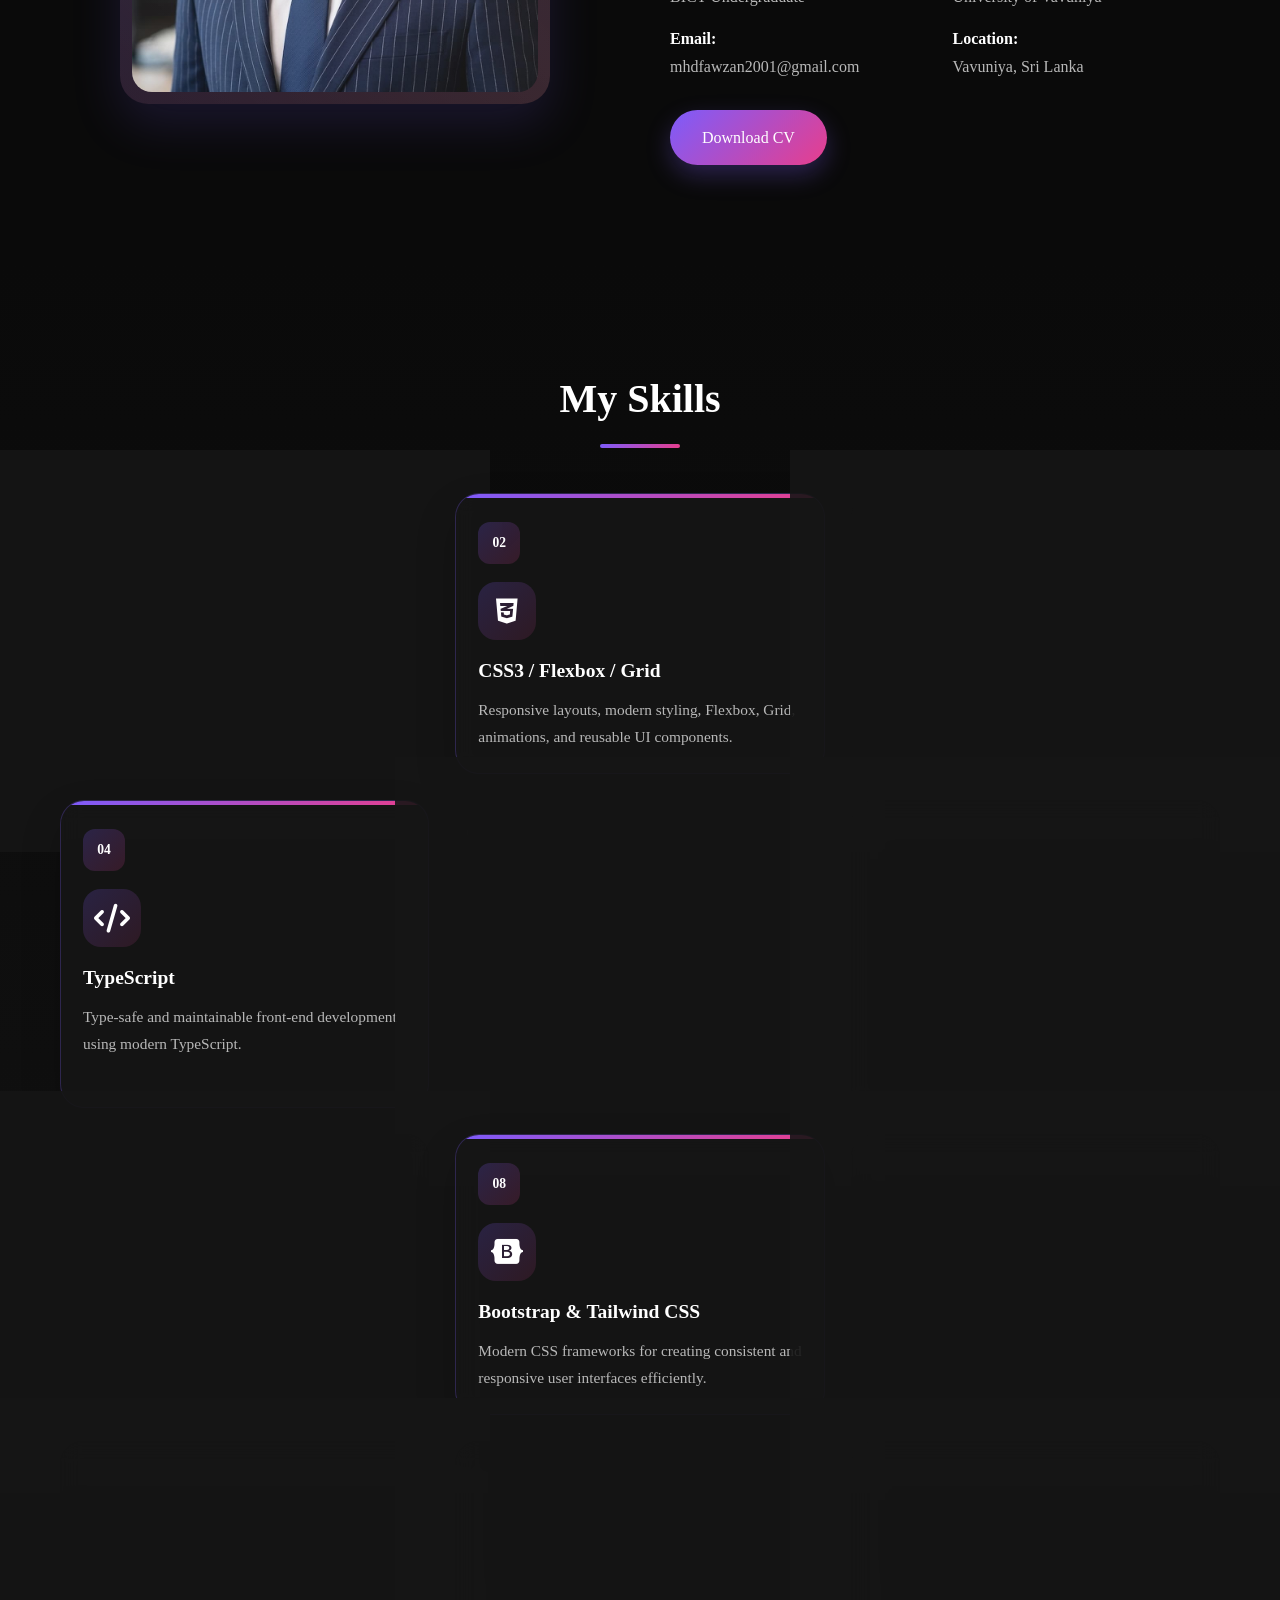
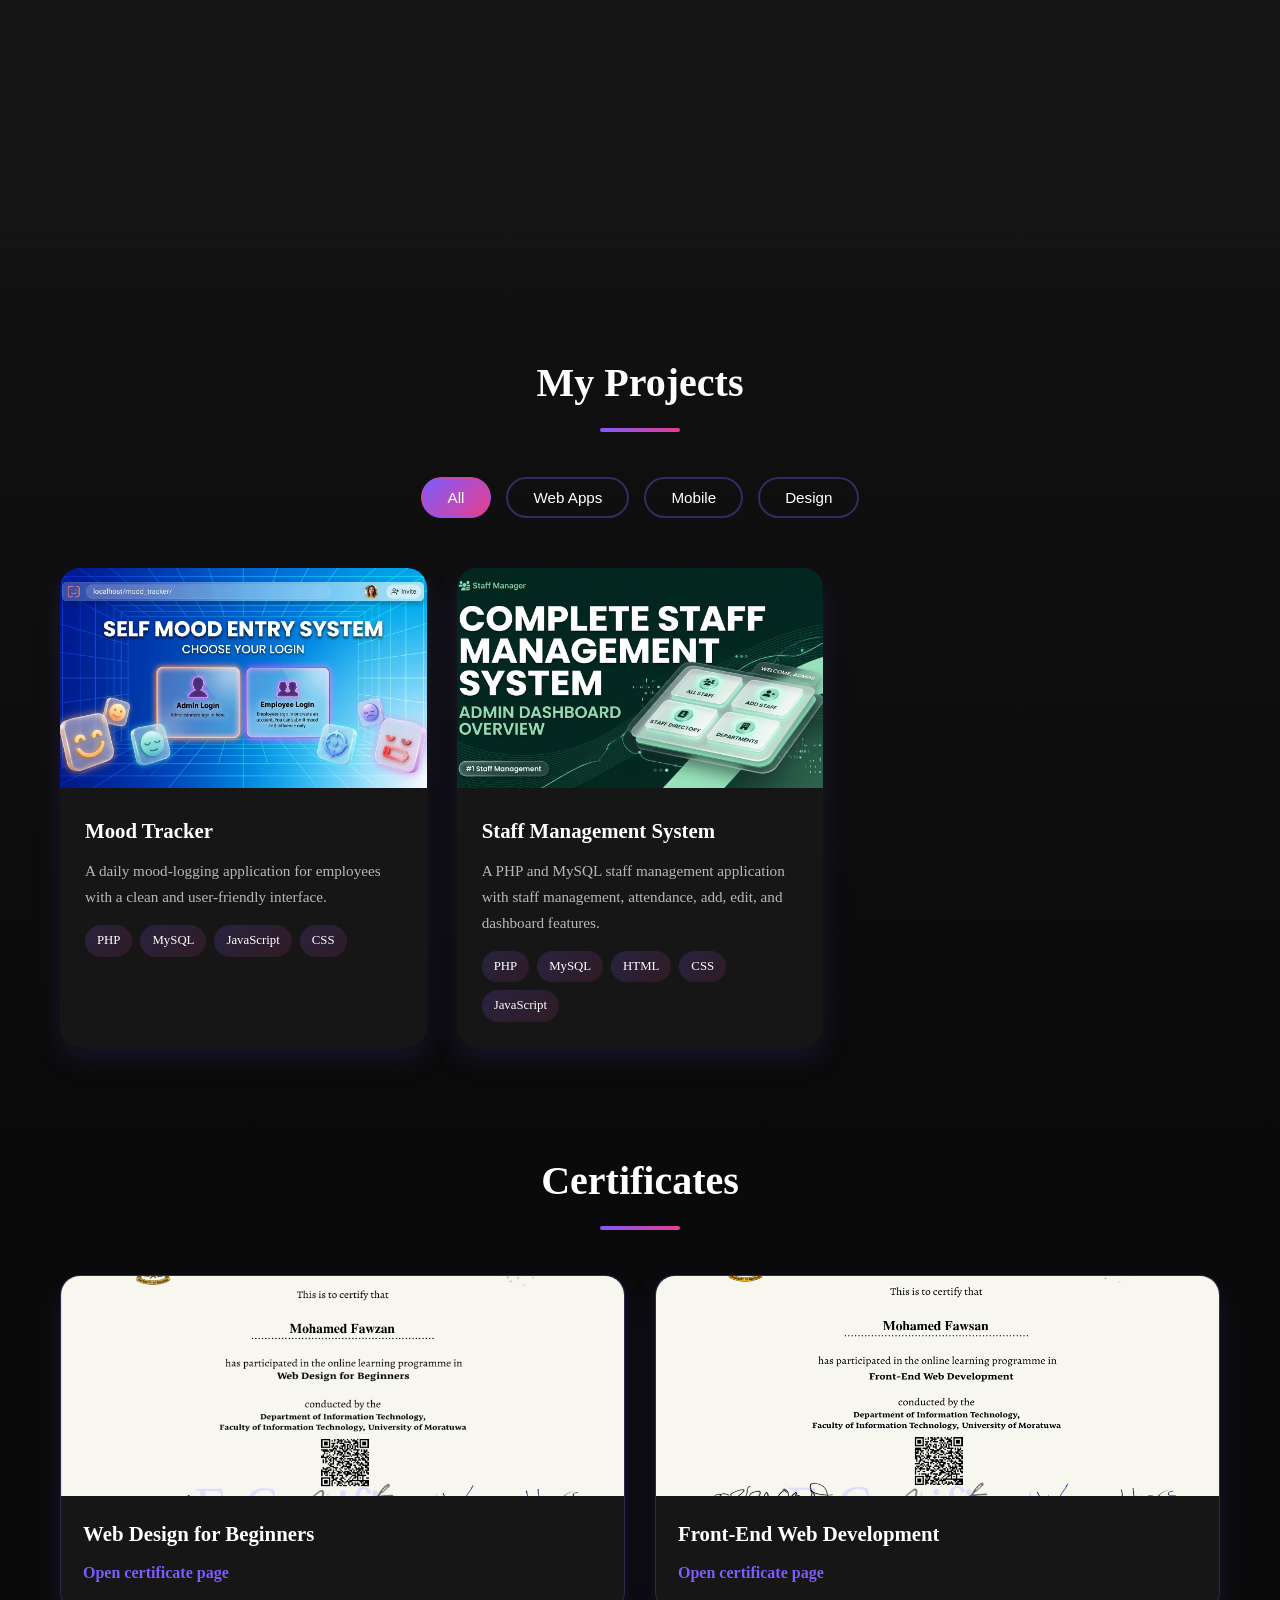
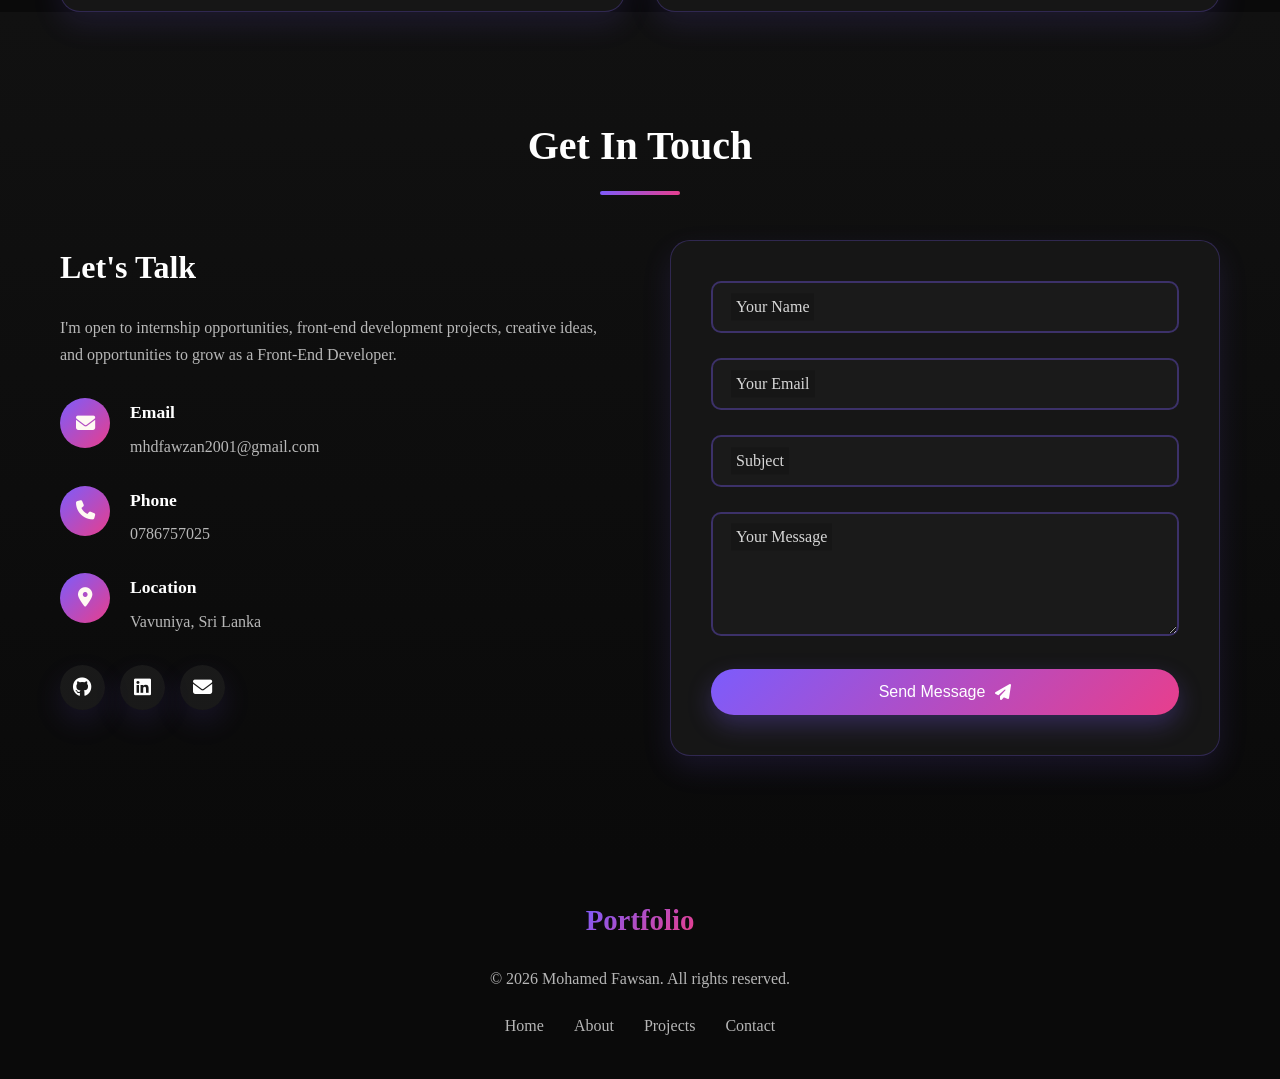
==== commit 1f4d8590: "Update portfolio website" ====
--- a/index.html
+++ b/index.html
@@ -3,7 +3,7 @@
 <head>
     <meta charset="UTF-8">
     <meta name="viewport" content="width=device-width, initial-scale=1.0">
-    <title>Mohamed Fawsan | Front-End Developer</title>
+    <title>Mohamed Fawsan | Full Stack Developer</title>
     <link rel="stylesheet" href="styles.css">
     <link href="https://fonts.googleapis.com/css2?family=Poppins:wght@300;400;500;600;700&display=swap" rel="stylesheet">
     <link rel="stylesheet" href="https://cdnjs.cloudflare.com/ajax/libs/font-awesome/6.4.0/css/all.min.css">
@@ -41,7 +41,7 @@
 
                 <h1 class="name">Mohamed Fawsan</h1>
 
-                <h2 class="title">Front-End Developer</h2>
+                <h2 class="title">Full Stack Developer</h2>
 
                 <p class="description">
                    BICT undergraduate and passionate Web Developer focused on
@@ -130,16 +130,19 @@
                     <p>
                         I'm Mohamed Fawsan, a BICT undergraduate from the Faculty of
                         Technological Studies, Department of Information & Communication
-                        Technology at the University of Vavuniya. I am passionate about
-                        Front-End Development, UI/UX Design, and creating modern web
-                        experiences.
-                    </p>
-
-                    <p>
-                        I enjoy developing responsive and user-friendly websites using
-                        HTML, CSS, JavaScript, TypeScript, and React.js. I also have
-                        experience working with REST APIs, Git, GitHub, Figma, MySQL,
-                        and backend integration.
+                        Technology at the University of Vavuniya. I am passionate about 
+                        Full-Stack Development,Front-End Development, UI/UX Design, and 
+                        creating modern web  experiences.     
+                    </p>
+
+                    <p>
+                        I enjoy building responsive and user-friendly web applications 
+                        using HTML5, CSS3, JavaScript, TypeScript, React.js, PHP, and 
+                        Node.js. I have experience with REST API integration, MySQL,
+                         MongoDB, Git, and GitHub, along with frontend and backend development. 
+                         I also use Figma to design clean and intuitive user interfaces and 
+                         focus on developing practical, reliable, and responsive web solutions.
+
                     </p>
 
 
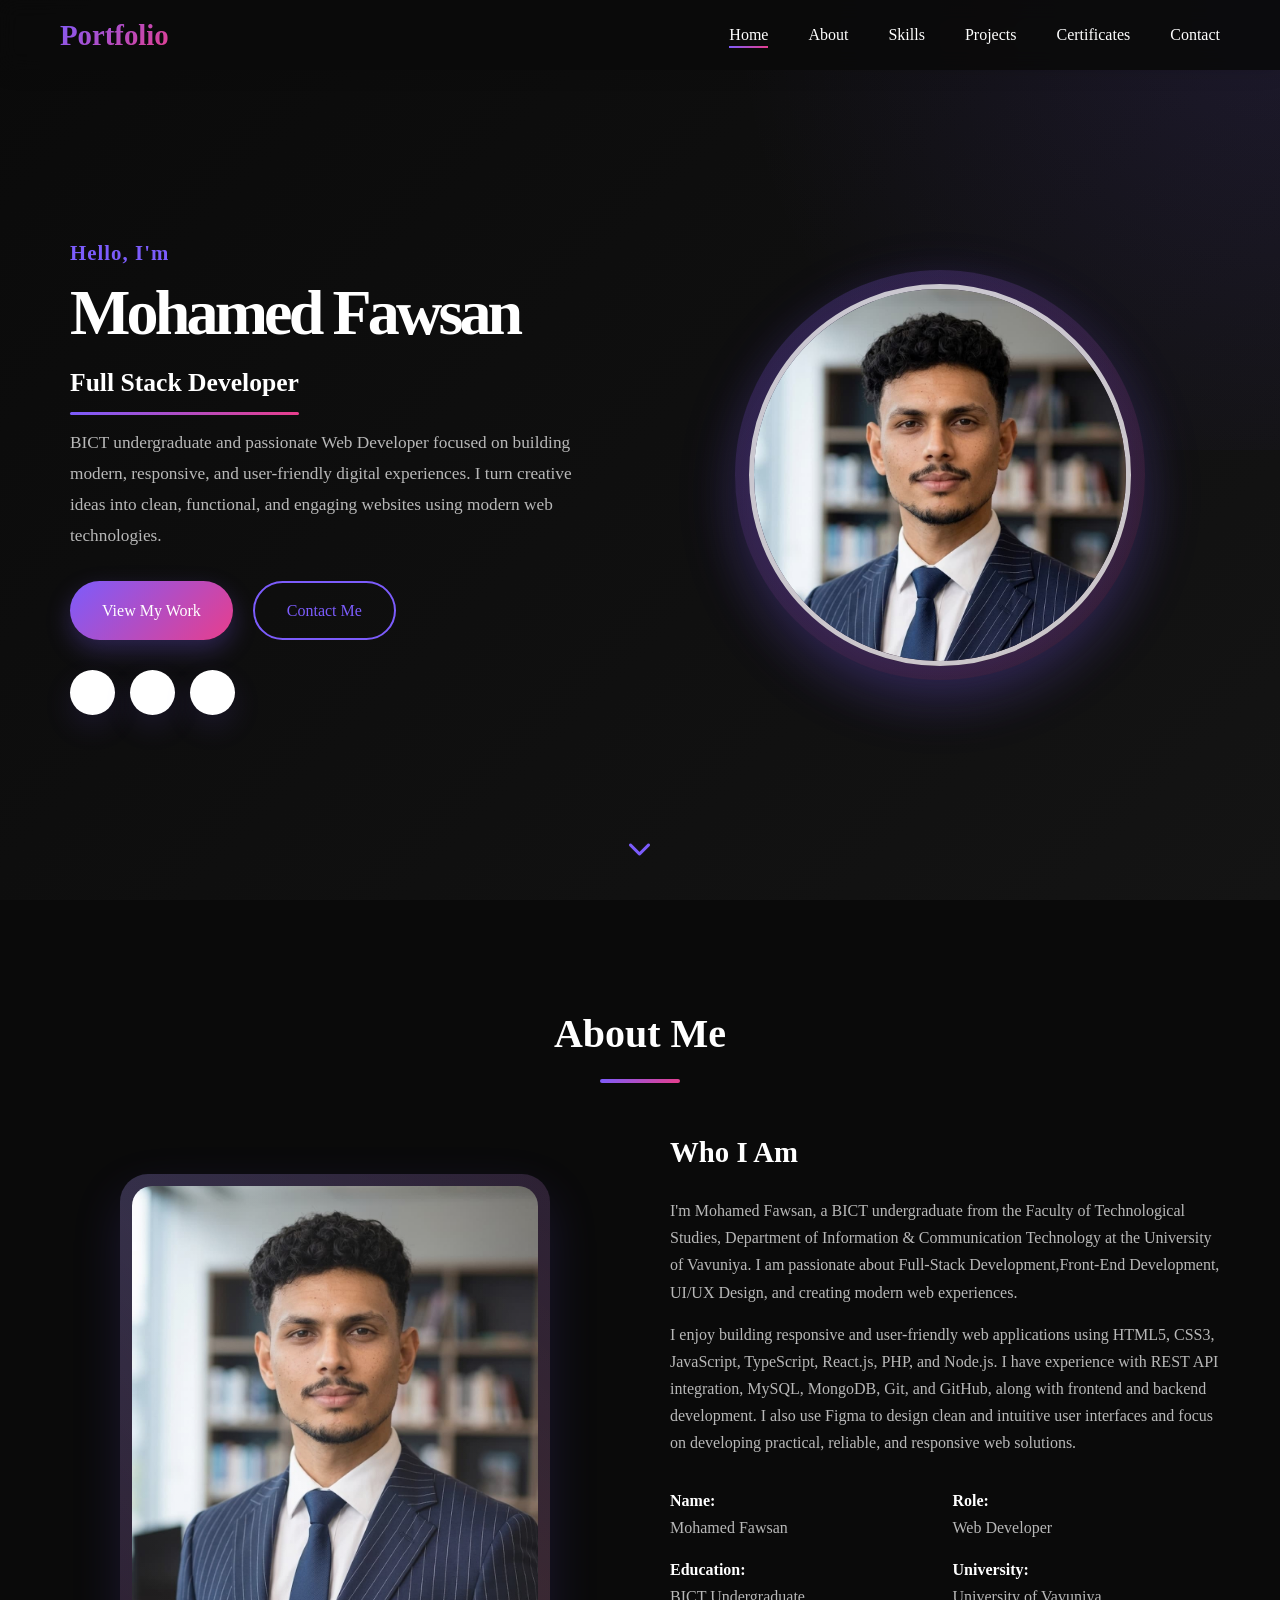
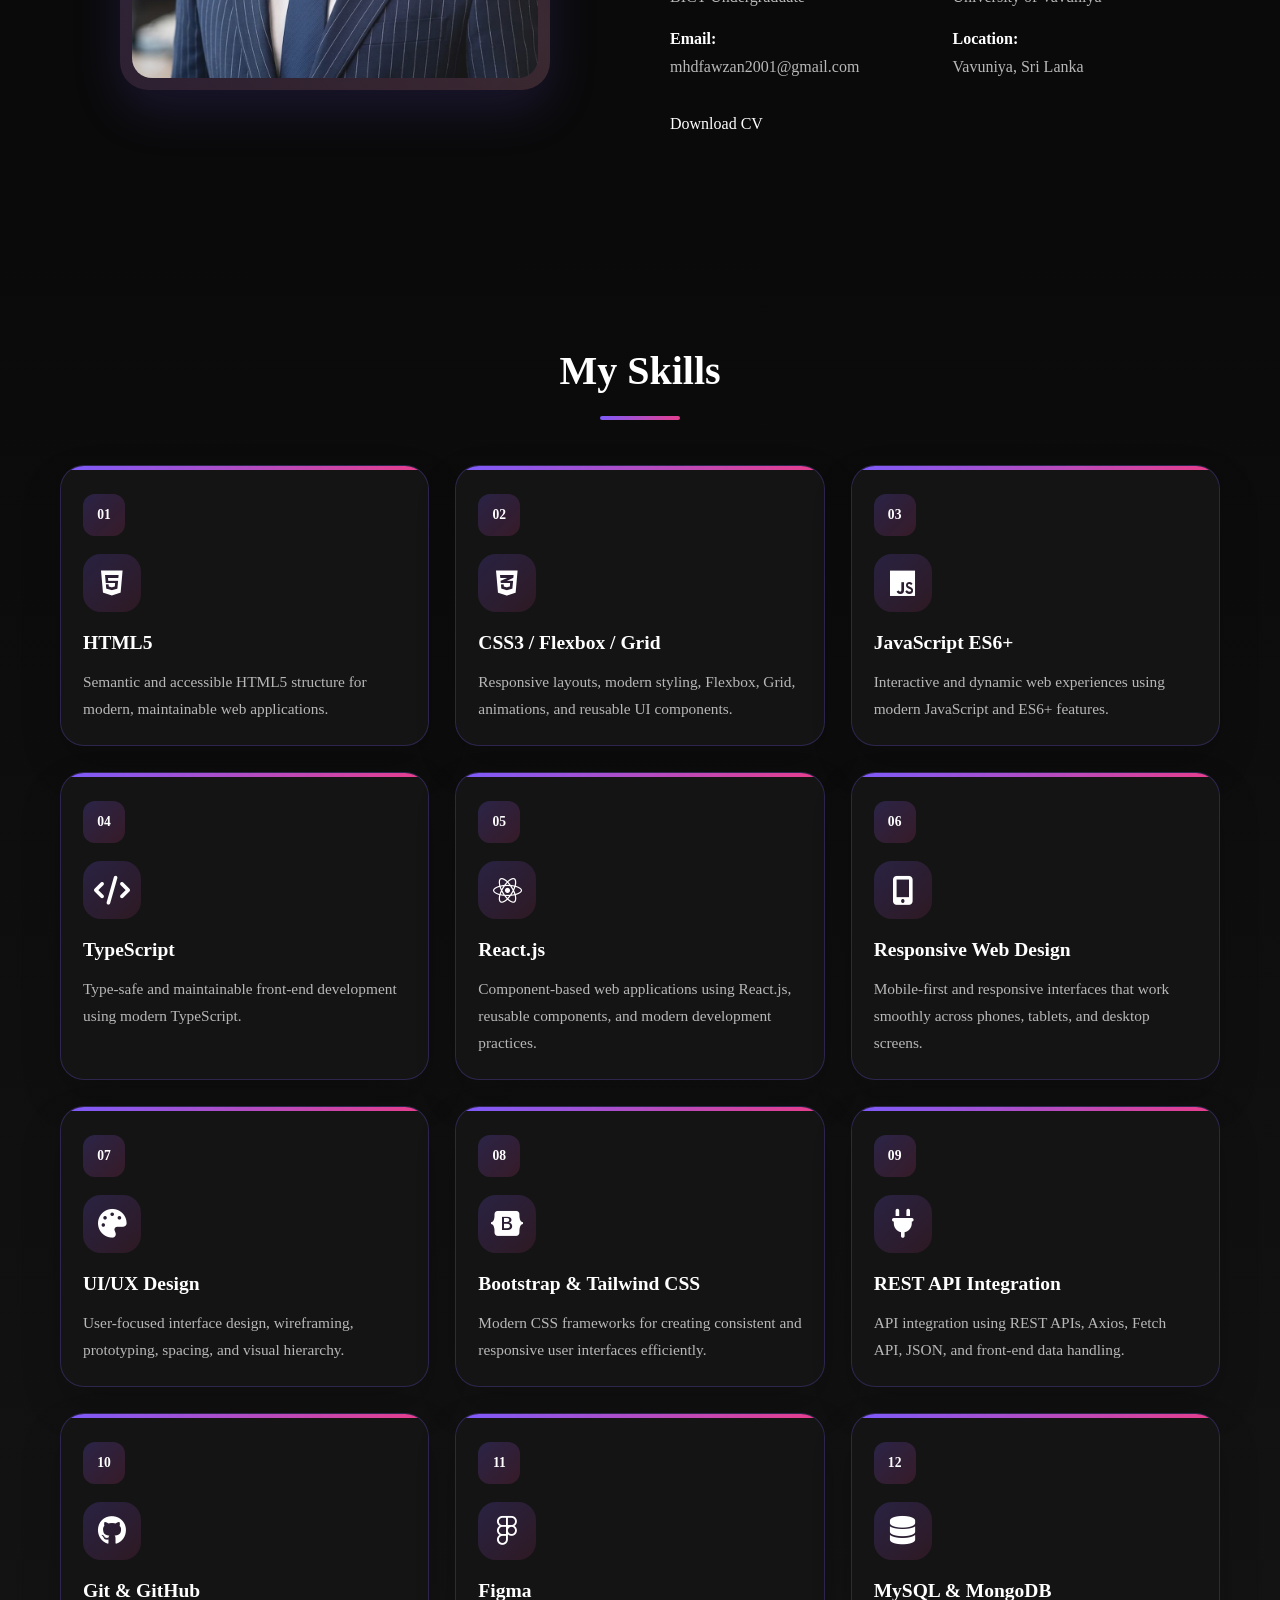
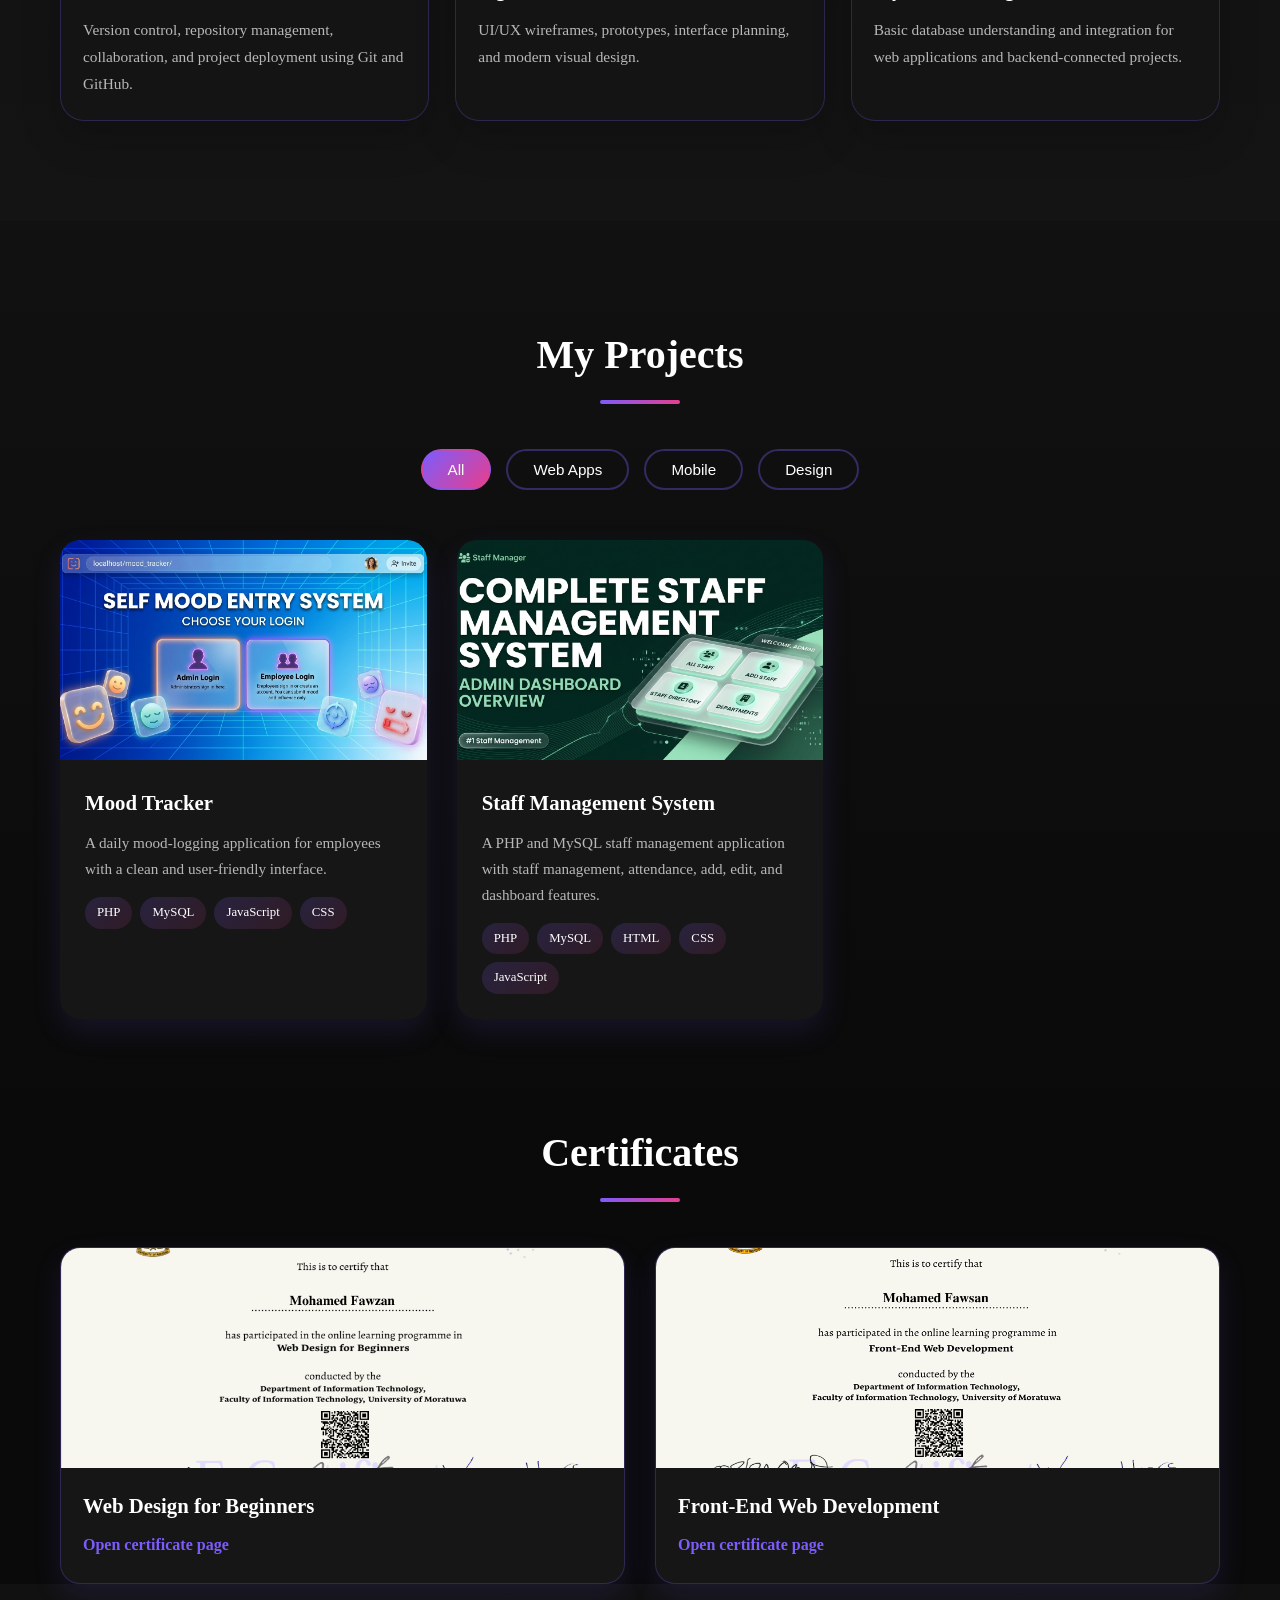
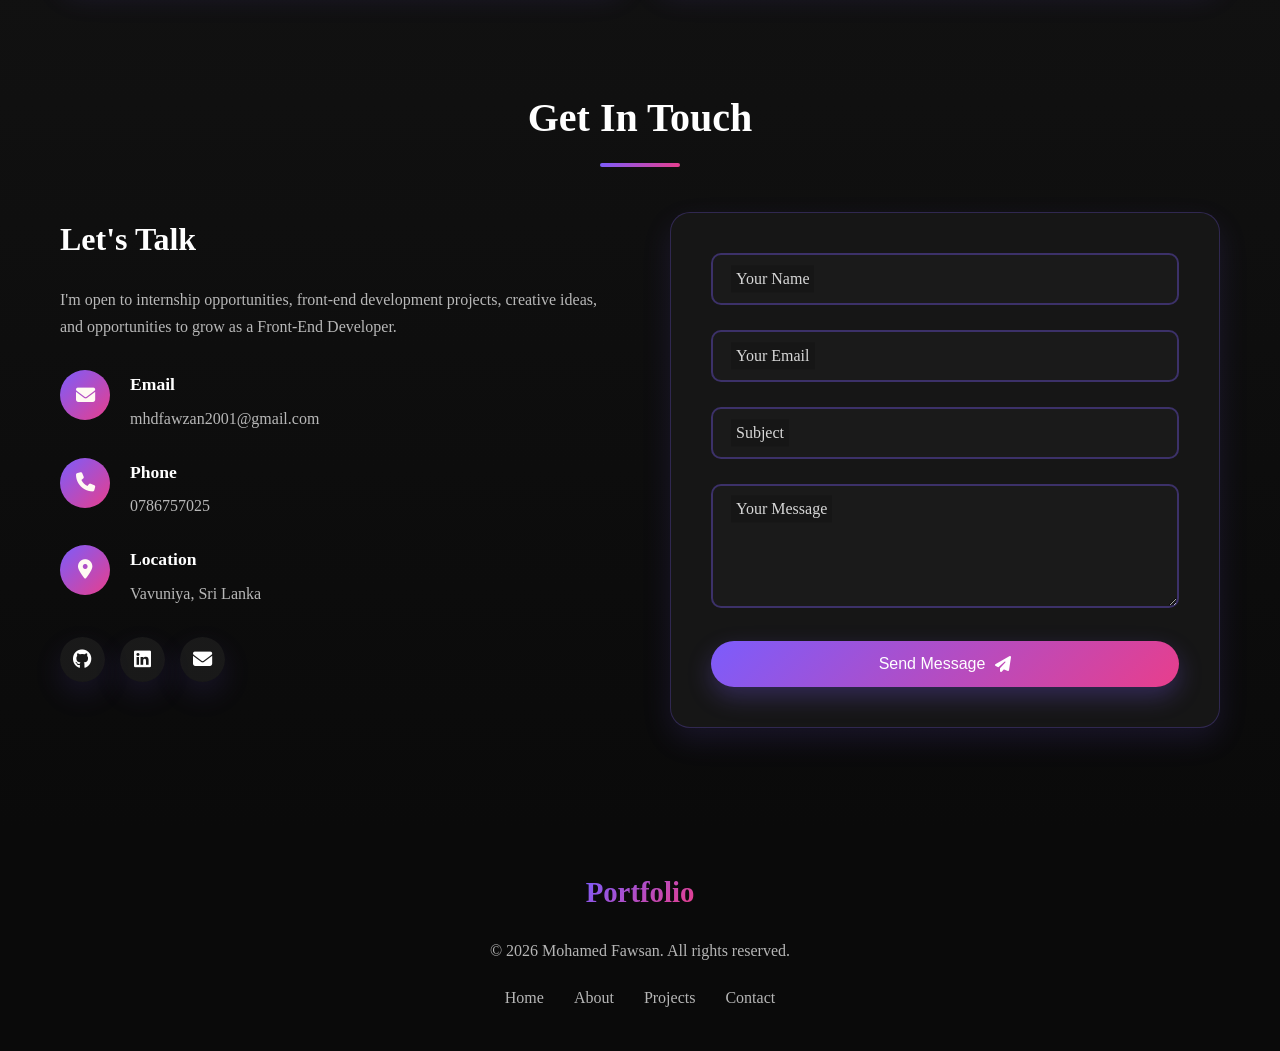
==== commit 679c33ed: "Update CV" ====
--- a/index.html
+++ b/index.html
@@ -181,14 +181,7 @@
                     </div>
 
 
-                    <a
-                        href="assets/cv/Mohamed_Fawsan.pdf"
-                        class="btn btn-primary"
-                        target="_blank"
-                        rel="noopener noreferrer"
-                    >
-                        Download CV
-                    </a>
+                   <a href="assets/Mohamed_Fawsan.pdf" target="_blank">Download CV</a>
 
                 </div>
             </div>
--- a/styles.css
+++ b/styles.css
@@ -1172,13 +1172,21 @@
         top: 70px;
         left: 0;
         right: 0;
+<<<<<<< HEAD
         background: white;
+=======
+        background: #0A0A0A;
+>>>>>>> c6d44c9bdc1c01017b054c148c1843196b0864a5
         flex-direction: column;
         padding: 30px;
         gap: 20px;
         box-shadow: var(--shadow);
         transform: translateX(-100%);
         transition: var(--transition);
+<<<<<<< HEAD
+=======
+        z-index: 1001;
+>>>>>>> c6d44c9bdc1c01017b054c148c1843196b0864a5
     }
 
     .nav-menu.active {
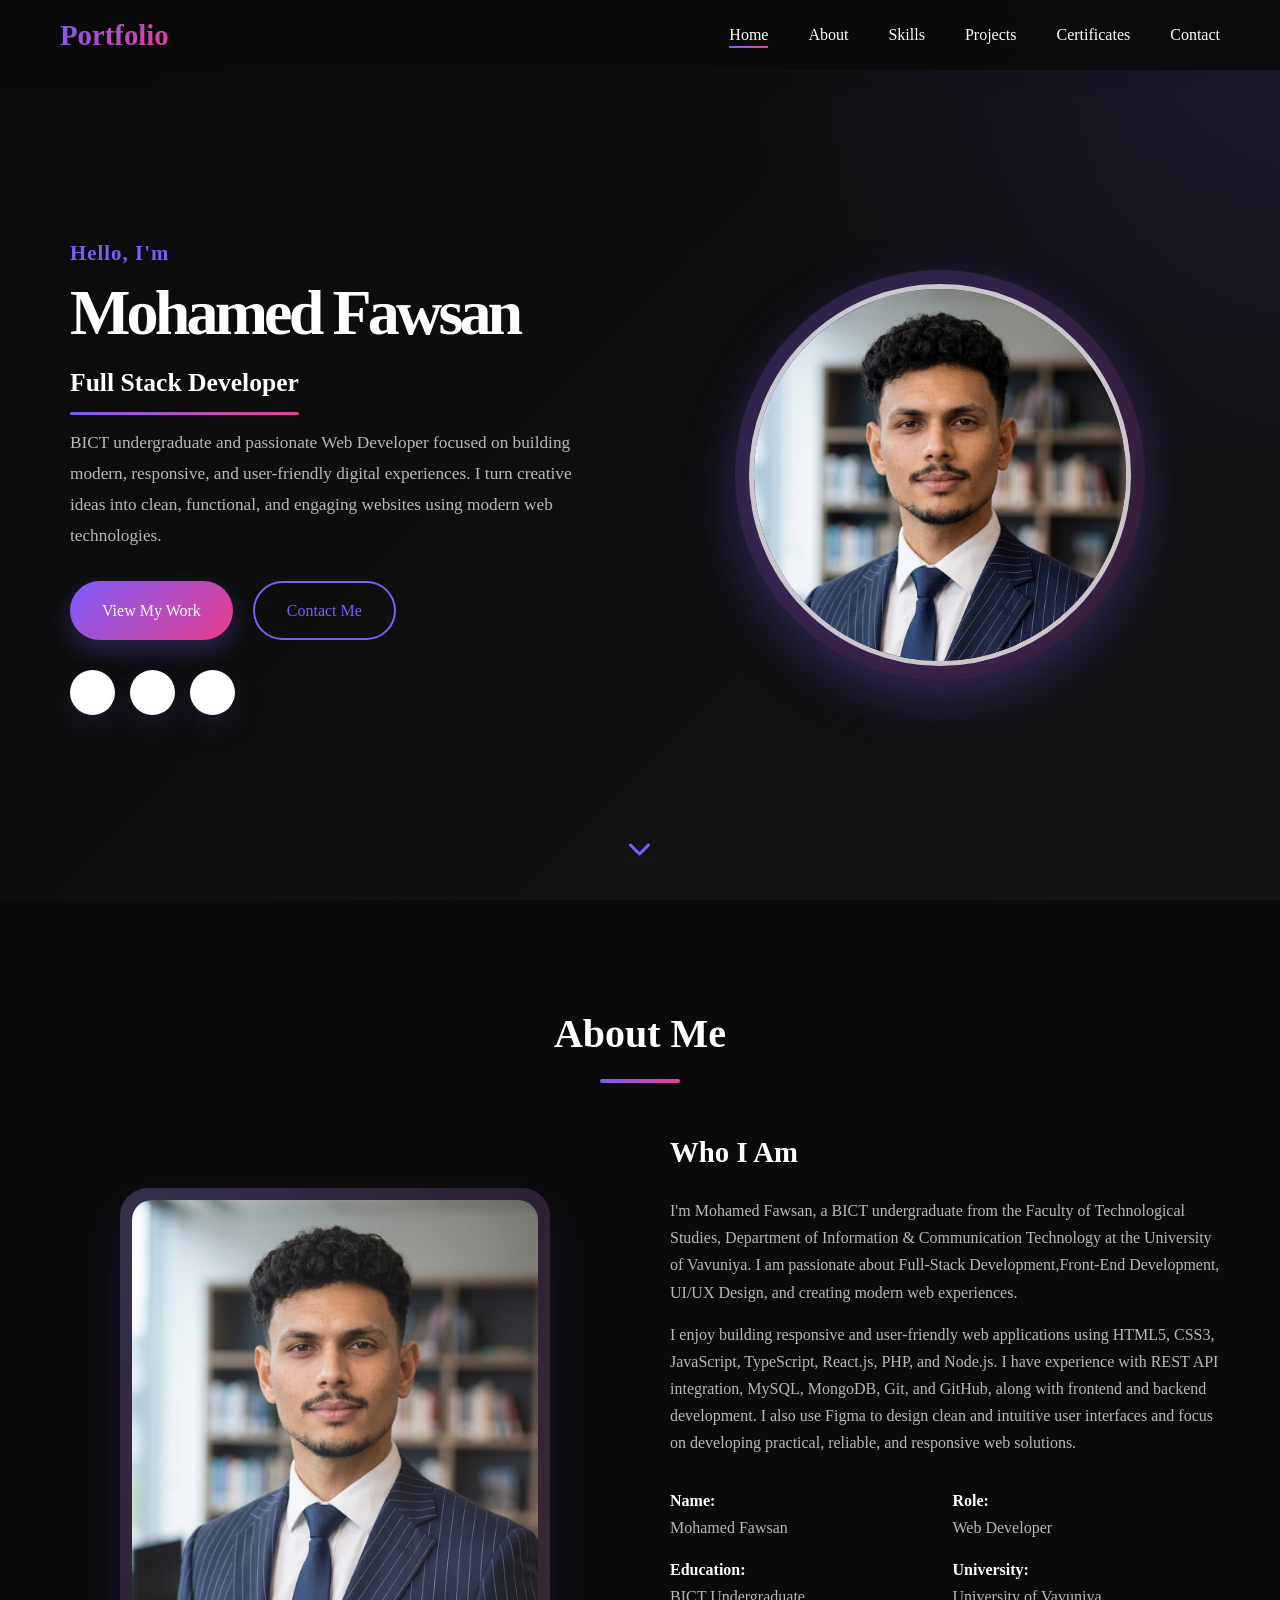
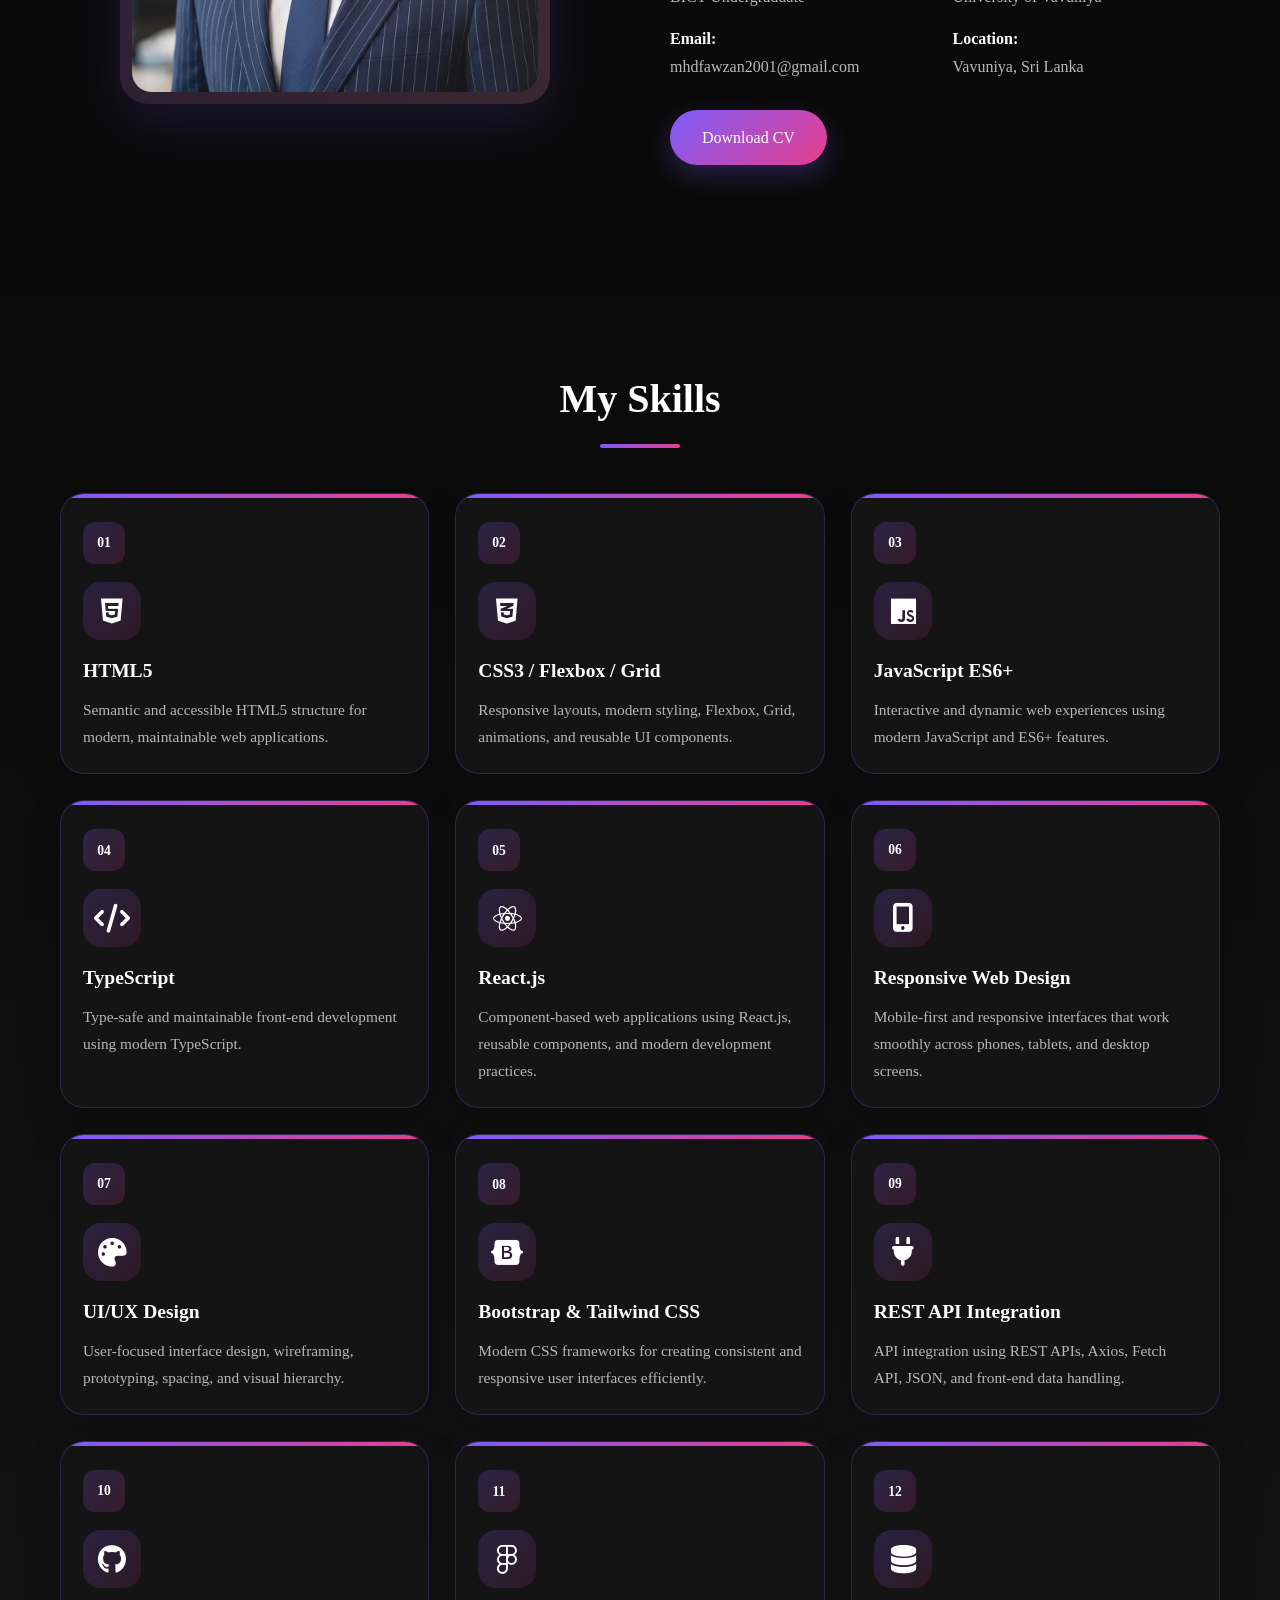
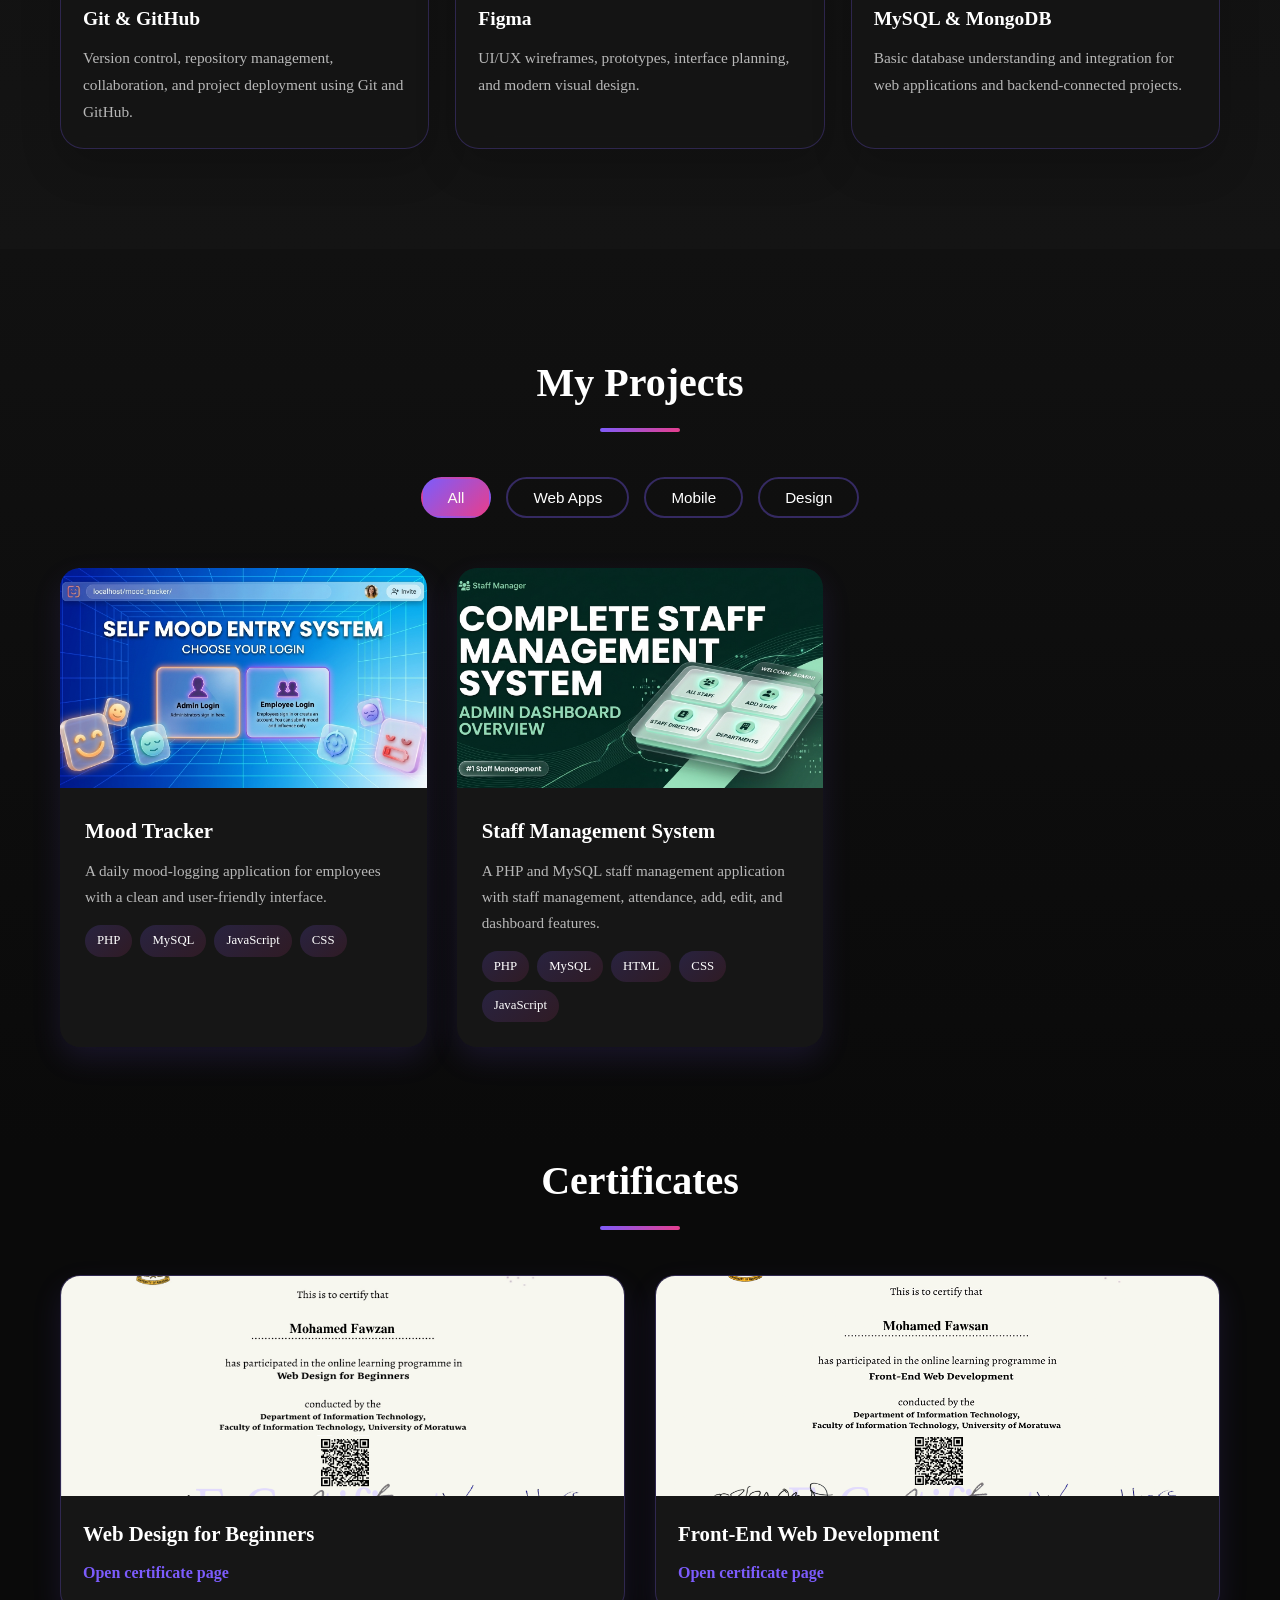
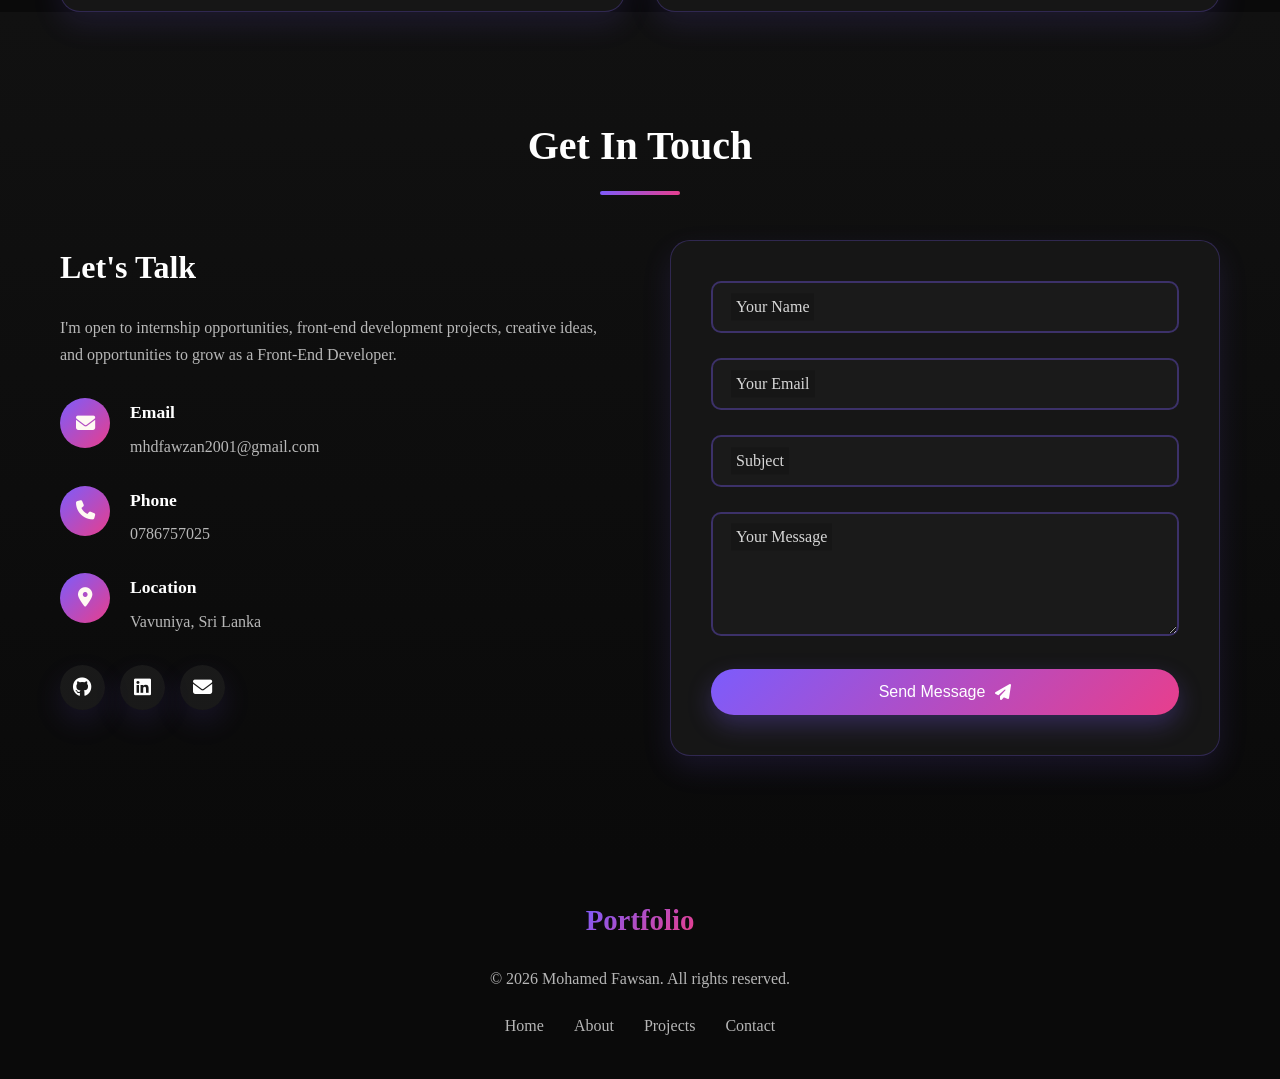
==== commit 2c5281a3: "Add Download CV button" ====
--- a/index.html
+++ b/index.html
@@ -181,7 +181,12 @@
                     </div>
 
 
-                   <a href="assets/Mohamed_Fawsan.pdf" target="_blank">Download CV</a>
+                  <a href="assets/Mohamed_Fawsan.pdf"
+   class="btn btn-primary"
+   target="_blank"
+   rel="noopener noreferrer">
+    Download CV
+</a>
 
                 </div>
             </div>
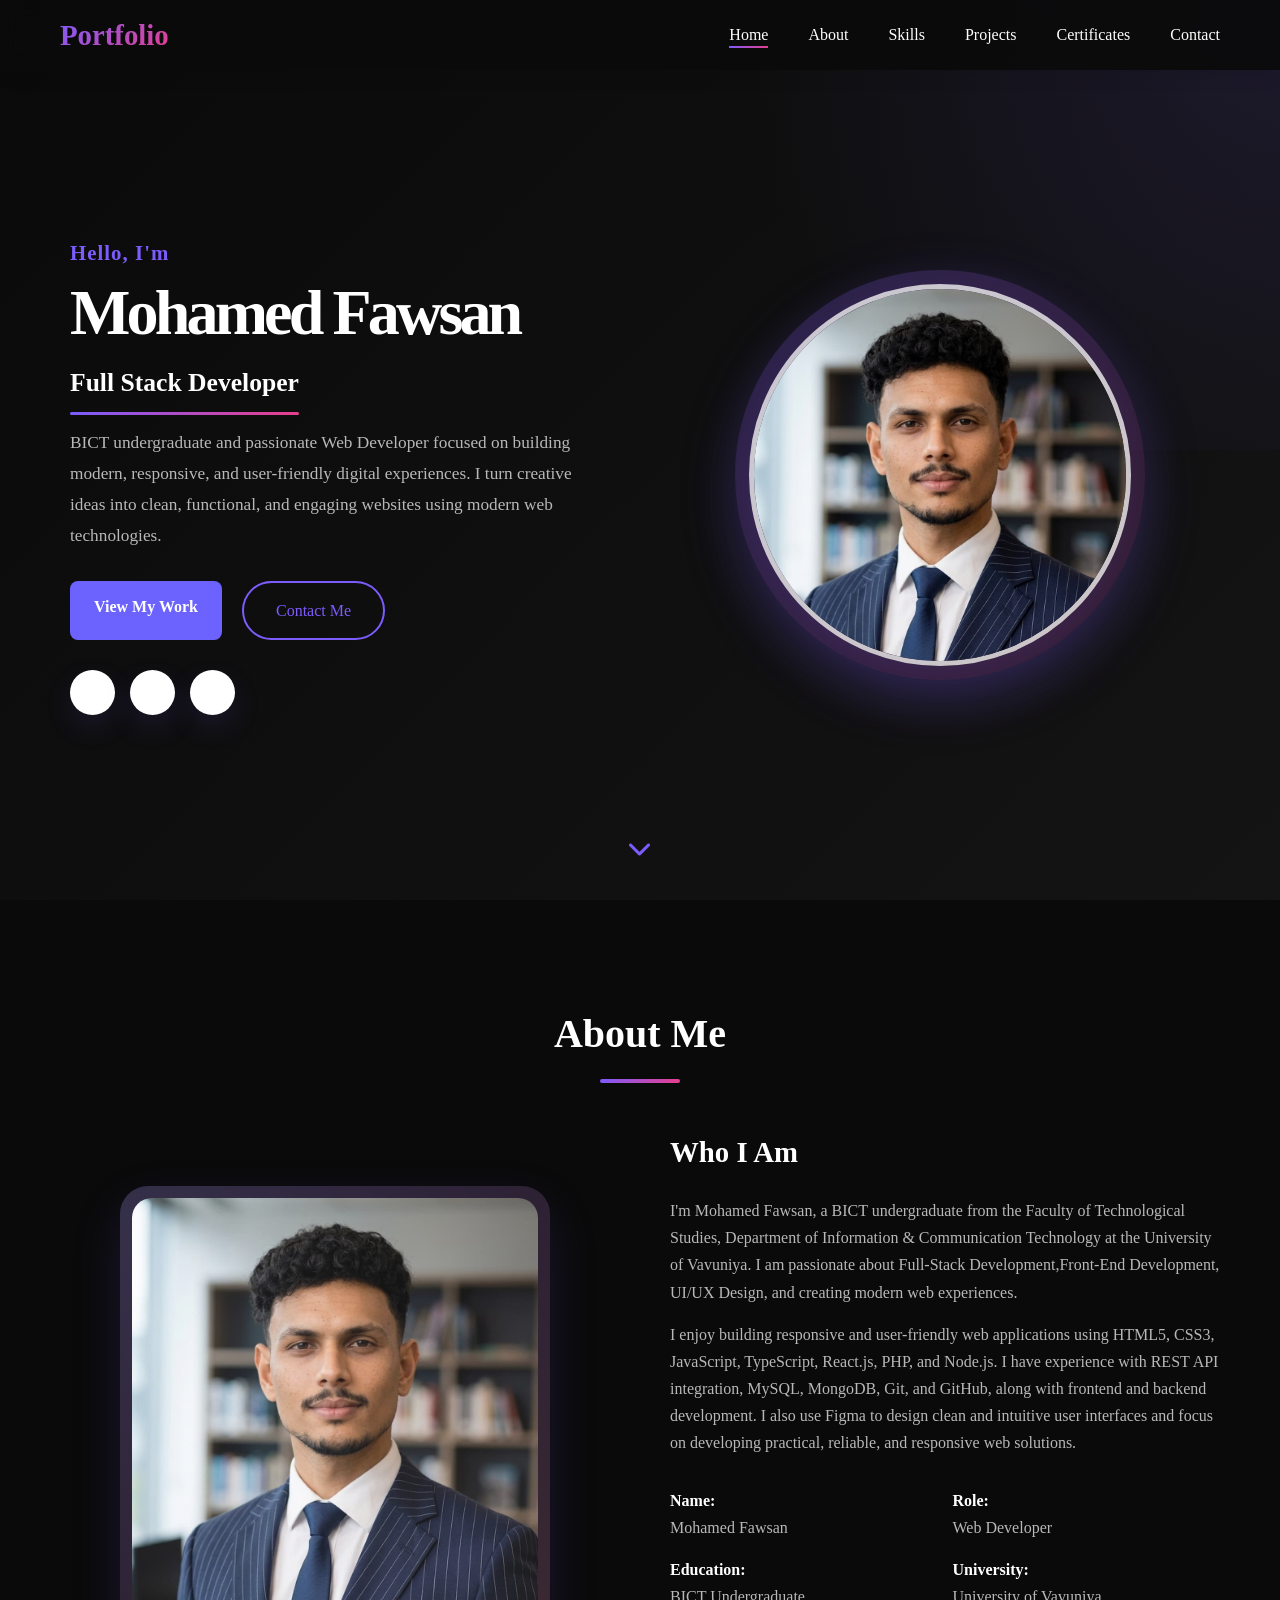
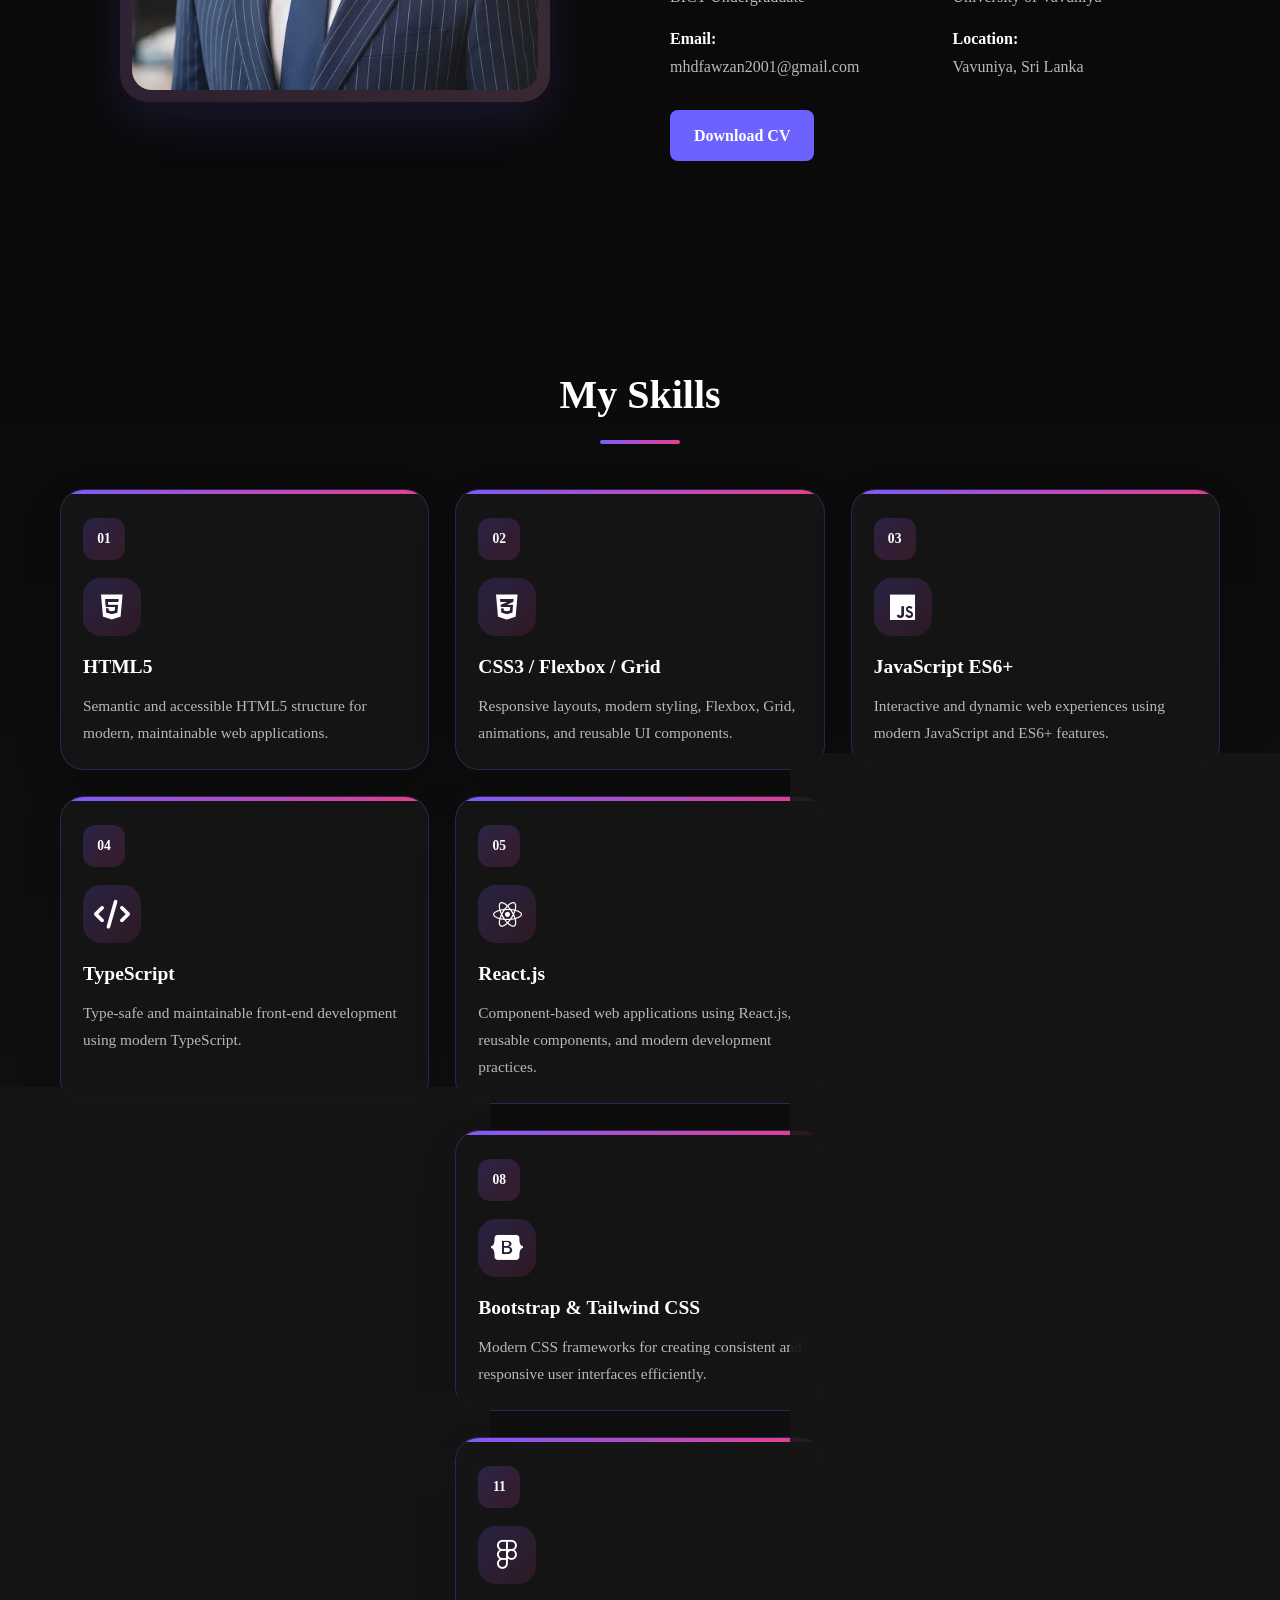
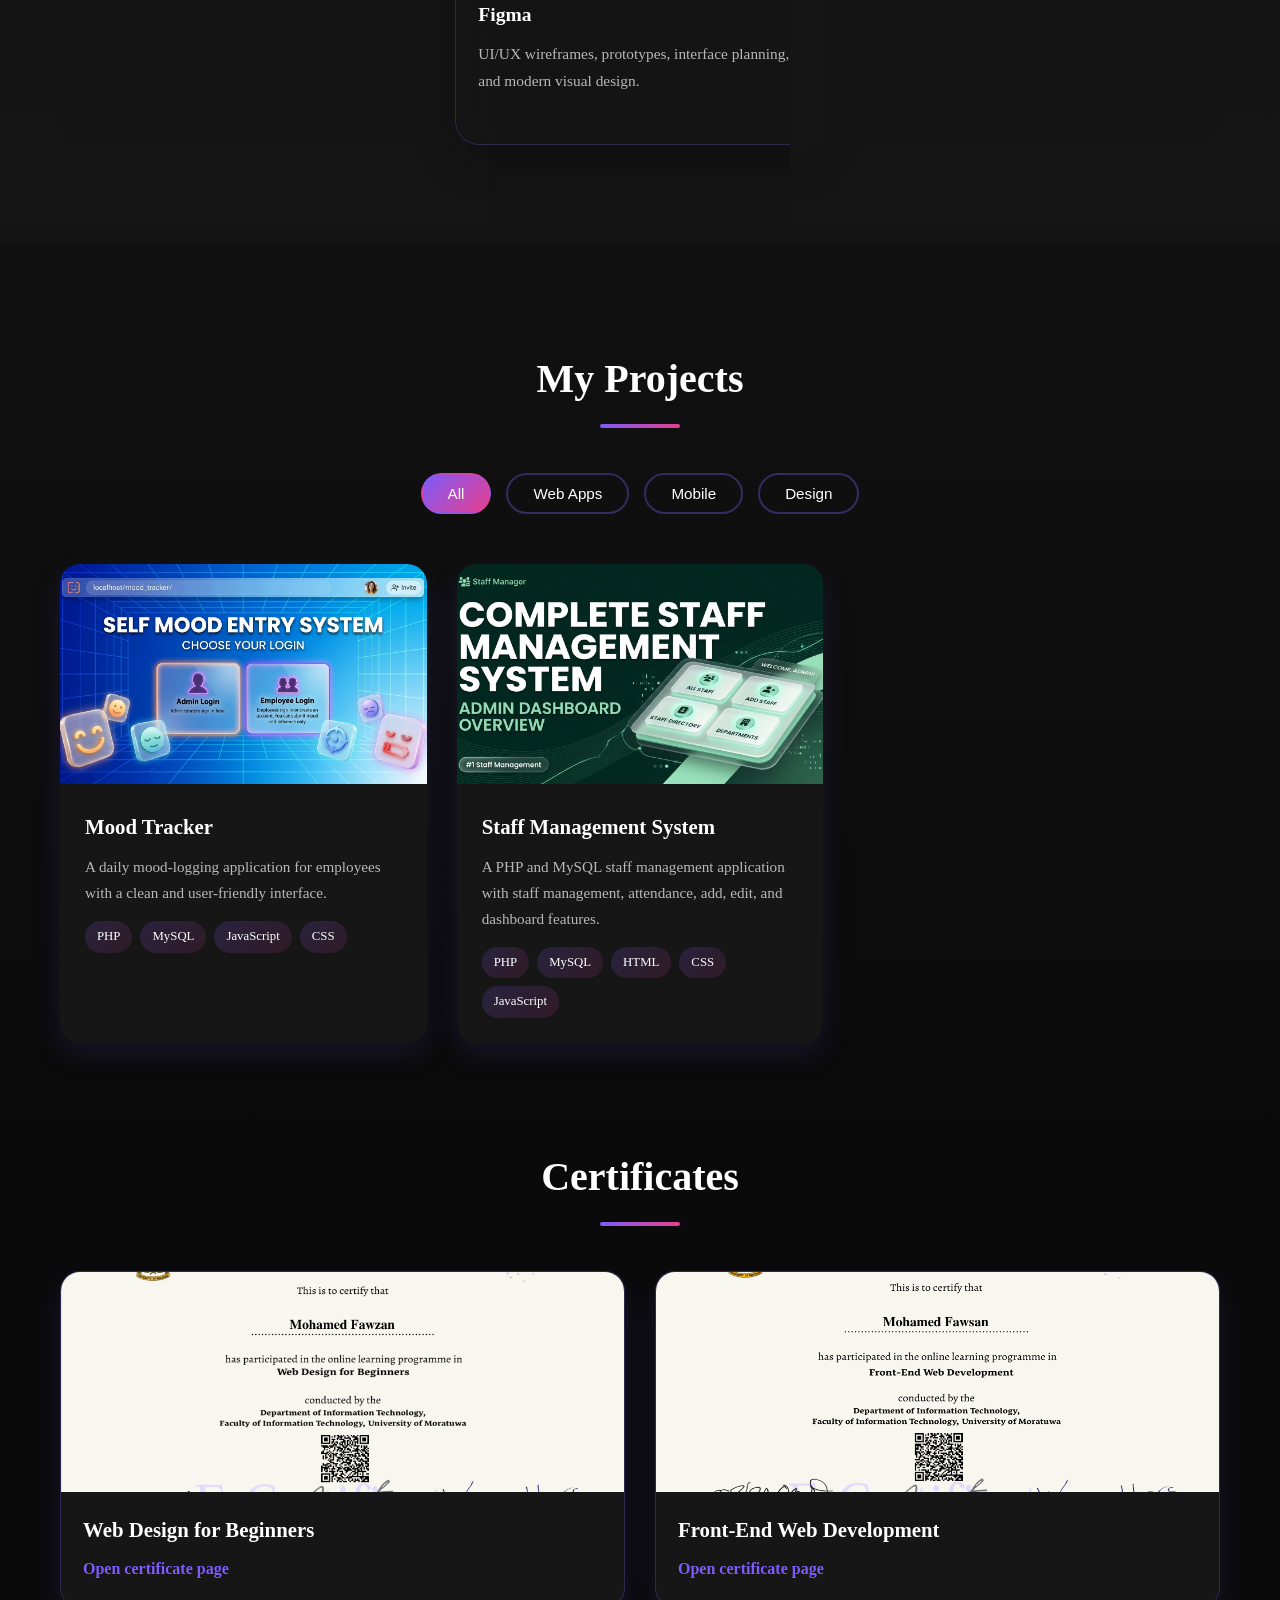
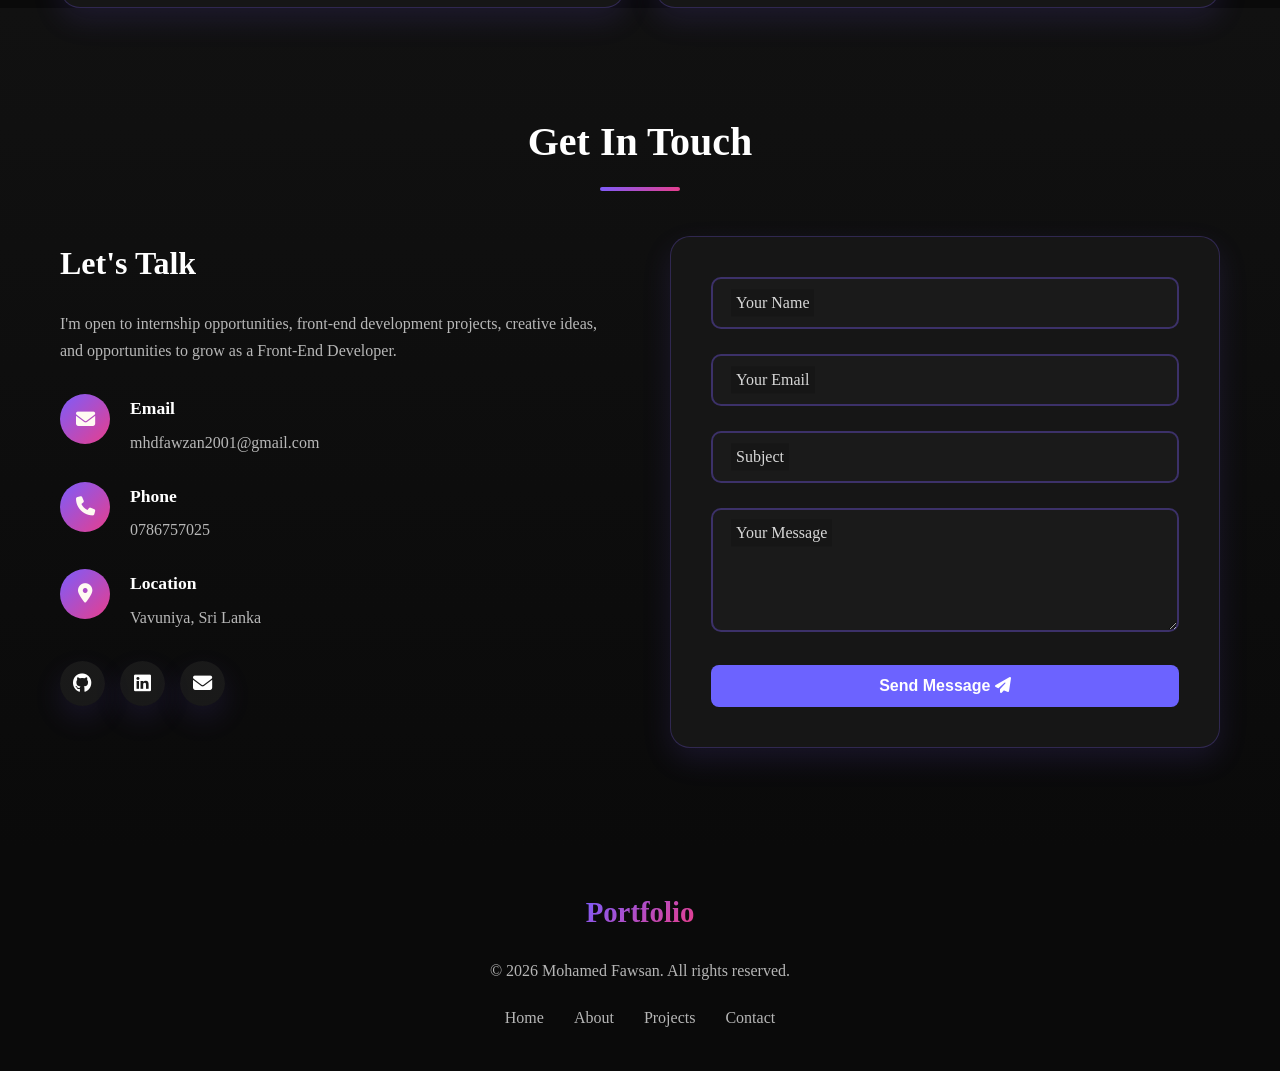
==== commit 4bc18541: "Style Download CV button" ====
--- a/index.html
+++ b/index.html
@@ -181,12 +181,12 @@
                     </div>
 
 
-                  <a href="assets/Mohamed_Fawsan.pdf"
-   class="btn btn-primary"
-   target="_blank"
-   rel="noopener noreferrer">
-    Download CV
-</a>
+                <a href="assets/Mohamed_Fawsan.pdf"
+                class="btn btn-primary"
+                target="_blank"
+                rel="noopener noreferrer">
+                Download CV
+                </a>
 
                 </div>
             </div>
--- a/styles.css
+++ b/styles.css
@@ -73,15 +73,23 @@
     outline: none;
 }
 
+
+
 .btn-primary {
-    background: linear-gradient(135deg, #7C5CFC, #E83E8C);
-    color: #FFFFFF;
-    box-shadow: 0 10px 24px rgba(124, 92, 252, 0.28);
+    display: inline-block;
+    padding: 12px 24px;
+    background: #6c63ff;
+    color: #ffffff;
+    text-decoration: none;
+    border-radius: 8px;
+    font-weight: 600;
+    transition: 0.3s ease;
 }
 
 .btn-primary:hover {
-    transform: translateY(-3px);
-    box-shadow: 0 14px 28px rgba(124, 92, 252, 0.38);
+    background: #5548d9;
+    color: #ffffff;
+    transform: translateY(-2px);
 }
 
 .btn-secondary {
